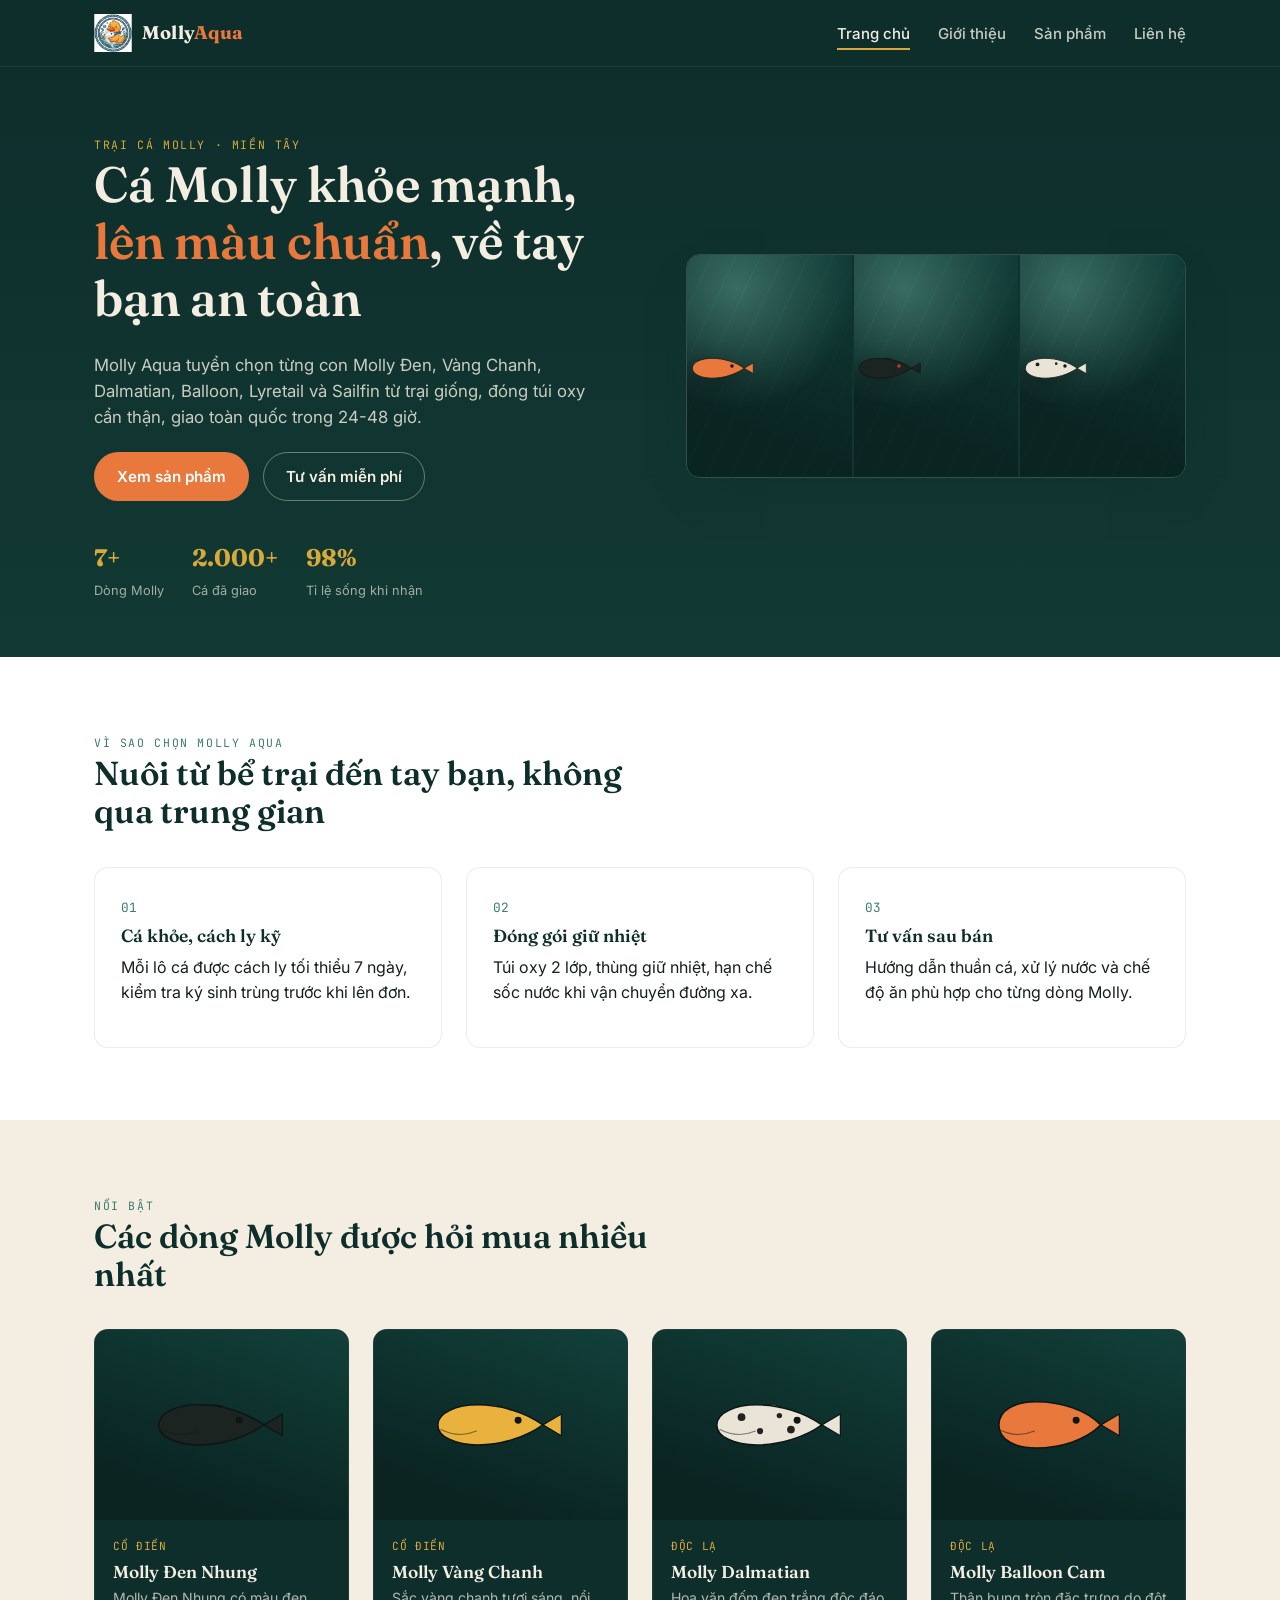
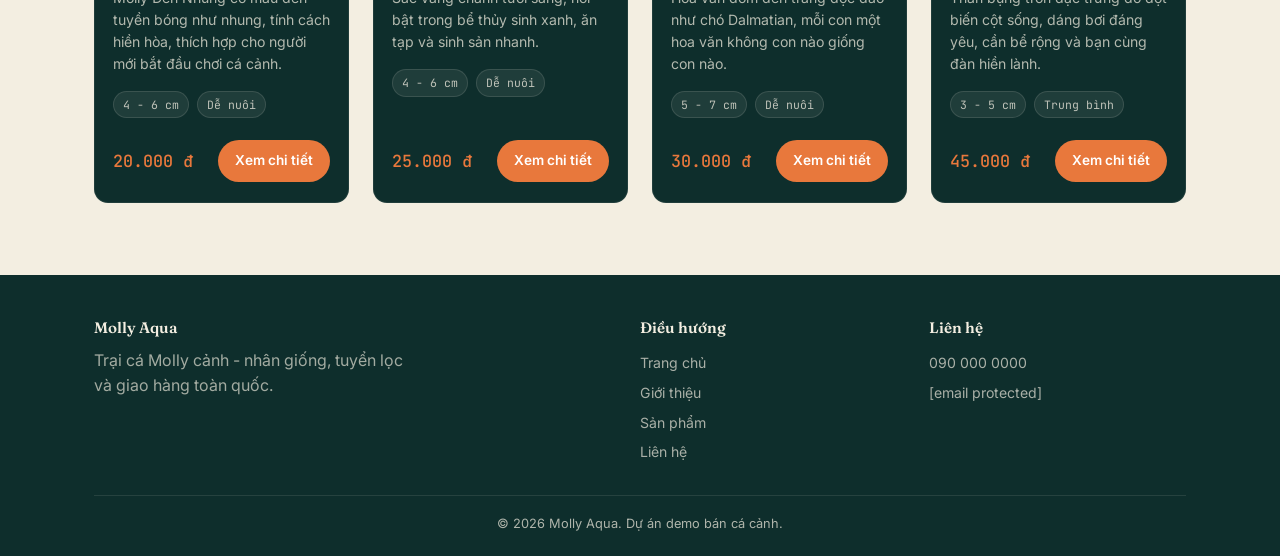
==== index.html @ bdcdbe93 "upp" ====
<!DOCTYPE html>
<html lang="vi">
<head>
<meta charset="UTF-8">
<meta name="viewport" content="width=device-width, initial-scale=1.0">
<title> Dịt Molly · Chuyên cá Molly cảnh khỏe, đẹp, giá tốt</title>
<meta name="description" content="Molly Aqua - cửa hàng chuyên cá Molly cảnh: Molly Đen, Vàng Chanh, Dalmatian, Balloon, Lyretail, Sailfin. Cá khỏe, ship toàn quốc.">
<link rel="icon" href="assets/logo-ca.svg" type="image/svg+xml">
<link rel="stylesheet" href="css/style.css">
</head>
<body data-base="html/">

<header class="site-header">
  <nav class="nav">
    <a href="index.html" class="brand">
      <img src="assets/logo-ca.png" alt="">
      <span class="brand-name">Molly<span>Aqua</span></span>
    </a>
    <button class="nav-toggle" aria-label="Mở menu" aria-expanded="false">☰</button>
    <ul class="nav-links">
      <li><a href="index.html" class="active">Trang chủ</a></li>
      <li><a href="html/gioi-thieu.html">Giới thiệu</a></li>
      <li><a href="html/san-pham.html">Sản phẩm</a></li>
      <li><a href="html/lien-he.html">Liên hệ</a></li>
    </ul>
  </nav>
</header>

<section class="hero">
  <div class="hero-grid">
    <div>
      <span class="eyebrow" style="color:var(--fin-gold)">Trại cá Molly · Miền Tây</span>
      <h1>Cá Molly khỏe mạnh, <em>lên màu chuẩn</em>, về tay bạn an toàn</h1>
      <p class="lede">Molly Aqua tuyển chọn từng con Molly Đen, Vàng Chanh, Dalmatian, Balloon, Lyretail và Sailfin từ trại giống, đóng túi oxy cẩn thận, giao toàn quốc trong 24-48 giờ.</p>
      <div class="hero-ctas">
        <a href="html/san-pham.html" class="btn btn-primary">Xem sản phẩm</a>
        <a href="html/lien-he.html" class="btn btn-ghost">Tư vấn miễn phí</a>
      </div>
      <div class="hero-stats">
        <div><strong>7+</strong><span>Dòng Molly</span></div>
        <div><strong>2.000+</strong><span>Cá đã giao</span></div>
        <div><strong>98%</strong><span>Tỉ lệ sống khi nhận</span></div>
      </div>
    </div>
    <div class="tank-viewport" aria-hidden="true">
      <div class="tank-cell">
        <span class="bubble"></span><span class="bubble b2"></span><span class="bubble b3"></span>
        <div class="mini-fish">
          <svg viewBox="0 0 190 80" xmlns="http://www.w3.org/2000/svg">
            <path d="M62 24 C72 14 86 12 96 16 C86 22 76 26 66 30 Z" fill="#E8783C" stroke="#0b1615" stroke-width="1.6"/>
            <path d="M150 40 L174 26 L174 54 Z" fill="#E8783C" stroke="#0b1615" stroke-width="1.6"/>
            <path d="M14 40 C14 24 38 14 66 14 C96 14 128 24 150 40 C128 56 96 66 66 66 C38 66 14 56 14 40 Z" fill="#E8783C" stroke="#0b1615" stroke-width="2"/>
            <circle cx="118" cy="34" r="4.5" fill="#0b1615"/>
          </svg>
        </div>
      </div>
      <div class="tank-cell">
        <span class="bubble"></span><span class="bubble b2"></span>
        <div class="mini-fish">
          <svg viewBox="0 0 190 80" xmlns="http://www.w3.org/2000/svg">
            <path d="M62 24 C72 14 86 12 96 16 C86 22 76 26 66 30 Z" fill="#1c2422" stroke="#0b1615" stroke-width="1.6"/>
            <path d="M150 40 L174 26 L174 54 Z" fill="#1c2422" stroke="#0b1615" stroke-width="1.6"/>
            <path d="M14 40 C14 24 38 14 66 14 C96 14 128 24 150 40 C128 56 96 66 66 66 C38 66 14 56 14 40 Z" fill="#1c2422" stroke="#0b1615" stroke-width="2"/>
            <circle cx="118" cy="34" r="4.5" fill="#c0392b"/>
          </svg>
        </div>
      </div>
      <div class="tank-cell">
        <span class="bubble"></span><span class="bubble b3"></span>
        <div class="mini-fish">
          <svg viewBox="0 0 190 80" xmlns="http://www.w3.org/2000/svg">
            <path d="M62 24 C72 14 86 12 96 16 C86 22 76 26 66 30 Z" fill="#e9e4d6" stroke="#0b1615" stroke-width="1.6"/>
            <path d="M150 40 L174 26 L174 54 Z" fill="#e9e4d6" stroke="#0b1615" stroke-width="1.6"/>
            <path d="M14 40 C14 24 38 14 66 14 C96 14 128 24 150 40 C128 56 96 66 66 66 C38 66 14 56 14 40 Z" fill="#e9e4d6" stroke="#0b1615" stroke-width="2"/>
            <circle cx="46" cy="30" r="5" fill="#222"/><circle cx="95" cy="28" r="3.5" fill="#222"/>
            <circle cx="118" cy="34" r="4.5" fill="#0b1615"/>
          </svg>
        </div>
      </div>
    </div>
  </div>
</section>

<section class="alt-bg">
  <div class="container">
    <div class="section-head">
      <span class="eyebrow">Vì sao chọn Molly Aqua</span>
      <h2>Nuôi từ bể trại đến tay bạn, không qua trung gian</h2>
    </div>
    <div class="feature-row">
      <div class="feature">
        <span class="num">01</span>
        <h3>Cá khỏe, cách ly kỹ</h3>
        <p>Mỗi lô cá được cách ly tối thiểu 7 ngày, kiểm tra ký sinh trùng trước khi lên đơn.</p>
      </div>
      <div class="feature">
        <span class="num">02</span>
        <h3>Đóng gói giữ nhiệt</h3>
        <p>Túi oxy 2 lớp, thùng giữ nhiệt, hạn chế sốc nước khi vận chuyển đường xa.</p>
      </div>
      <div class="feature">
        <span class="num">03</span>
        <h3>Tư vấn sau bán</h3>
        <p>Hướng dẫn thuần cá, xử lý nước và chế độ ăn phù hợp cho từng dòng Molly.</p>
      </div>
    </div>
  </div>
</section>

<section>
  <div class="container">
    <div class="section-head">
      <span class="eyebrow">Nổi bật</span>
      <h2>Các dòng Molly được hỏi mua nhiều nhất</h2>
    </div>
    <div class="grid grid-4" data-featured></div>
  </div>
</section>

<footer class="site-footer" id="footer">
  <div class="container">
    <div class="footer-grid">
      <div>
        <h4>Molly Aqua</h4>
        <p style="max-width:32ch;color:rgba(243,238,225,.65)">Trại cá Molly cảnh - nhân giống, tuyển lọc và giao hàng toàn quốc.</p>
      </div>
      <div>
        <h4>Điều hướng</h4>
        <a href="index.html">Trang chủ</a>
        <a href="html/gioi-thieu.html">Giới thiệu</a>
        <a href="html/san-pham.html">Sản phẩm</a>
        <a href="html/lien-he.html">Liên hệ</a>
      </div>
      <div>
        <h4>Liên hệ</h4>
        <a href="tel:0900000000">090 000 0000</a>
        <a href="mailto:[email protected]">[email protected]</a>
      </div>
    </div>
    <div class="footer-bottom">© 2026 Molly Aqua. Dự án demo bán cá cảnh.</div>
  </div>
</footer>

<script src="js/script.js"></script>
</body>
</html>
---- css/style.css ----
/* =========================================================
   MOLLY AQUA — stylesheet
   Bảng màu: Đêm Bể / Rêu Ngọc / Cam Molly / Kem Cát / Mực / Vàng Ánh
   ========================================================= */

@import url('https://fonts.googleapis.com/css2?family=Fraunces:opsz,wght@9..144,500;9..144,600;9..144,700&family=Inter:wght@400;500;600&family=JetBrains+Mono:wght@500&display=swap');

:root{
  --tank-night:#0E2E2C;
  --tank-night-2:#123933;
  --moss-jade:#3E7C6F;
  --moss-jade-soft:#5B9A8B;
  --molly-orange:#E8783C;
  --molly-orange-dim:#c4632e;
  --sand-cream:#F3EEE1;
  --ink:#16201E;
  --fin-gold:#D8A93B;
  --radius:14px;
  --radius-sm:8px;
  --shadow-deep: 0 18px 40px -18px rgba(14,46,44,0.55);
  --font-display:'Fraunces', serif;
  --font-body:'Inter', sans-serif;
  --font-mono:'JetBrains Mono', monospace;
}

*,*::before,*::after{ box-sizing:border-box; }
html{ scroll-behavior:smooth; }
body{
  margin:0;
  font-family:var(--font-body);
  color:var(--ink);
  background:var(--sand-cream);
  line-height:1.55;
}
img{ max-width:100%; display:block; }
a{ color:inherit; text-decoration:none; }
ul{ list-style:none; margin:0; padding:0; }
h1,h2,h3,h4{
  font-family:var(--font-display);
  font-weight:600;
  line-height:1.15;
  margin:0 0 .5em;
  color:var(--tank-night);
}
p{ margin:0 0 1em; }
.container{
  width:100%;
  max-width:1140px;
  margin:0 auto;
  padding:0 24px;
}
.eyebrow{
  font-family:var(--font-mono);
  font-size:.72rem;
  letter-spacing:.14em;
  text-transform:uppercase;
  color:var(--moss-jade);
}
.btn{
  display:inline-flex;
  align-items:center;
  gap:8px;
  padding:12px 22px;
  border-radius:999px;
  font-family:var(--font-body);
  font-weight:600;
  font-size:.95rem;
  border:1.5px solid transparent;
  cursor:pointer;
  transition:transform .18s ease, box-shadow .18s ease, background .18s ease;
}
.btn:focus-visible{ outline:3px solid var(--fin-gold); outline-offset:2px; }
.btn-primary{
  background:var(--molly-orange);
  color:#fff;
}
.btn-primary:hover{ background:var(--molly-orange-dim); transform:translateY(-1px); }
.btn-ghost{
  background:transparent;
  border-color:rgba(243,238,225,.4);
  color:var(--sand-cream);
}
.btn-ghost:hover{ background:rgba(243,238,225,.12); }
.btn-outline{
  background:transparent;
  border-color:var(--tank-night);
  color:var(--tank-night);
}
.btn-outline:hover{ background:var(--tank-night); color:var(--sand-cream); }

/* respect reduced motion */
@media (prefers-reduced-motion: reduce){
  *{ animation-duration:.001ms !important; animation-iteration-count:1 !important; transition-duration:.001ms !important; scroll-behavior:auto !important; }
}

/* ---------------- Header / Nav ---------------- */
.site-header{
  position:sticky; top:0; z-index:50;
  background:var(--tank-night);
  border-bottom:1px solid rgba(243,238,225,.08);
}
.nav{
  display:flex; align-items:center; justify-content:space-between;
  padding:14px 24px;
  max-width:1140px; margin:0 auto;
}
.brand{ display:flex; align-items:center; gap:10px; }
.brand img{ width:38px; height:auto; }
.brand-name{
  font-family:var(--font-display);
  font-weight:700;
  font-size:1.15rem;
  color:var(--sand-cream);
  letter-spacing:.01em;
}
.brand-name span{ color:var(--molly-orange); }
.nav-links{ display:flex; gap:28px; }
.nav-links a{
  color:rgba(243,238,225,.82);
  font-size:.94rem;
  font-weight:500;
  position:relative;
  padding:4px 0;
}
.nav-links a::after{
  content:''; position:absolute; left:0; bottom:-3px; width:0; height:2px;
  background:var(--fin-gold); transition:width .2s ease;
}
.nav-links a:hover::after, .nav-links a.active::after{ width:100%; }
.nav-links a.active{ color:var(--sand-cream); }
.nav-toggle{
  display:none; background:none; border:none; color:var(--sand-cream);
  font-size:1.6rem; cursor:pointer;
}
@media (max-width:800px){
  .nav-toggle{ display:block; }
  .nav-links{
    position:absolute; top:100%; left:0; right:0;
    background:var(--tank-night-2);
    flex-direction:column; gap:0;
    max-height:0; overflow:hidden;
    transition:max-height .28s ease;
  }
  .nav-links.open{ max-height:320px; }
  .nav-links a{ padding:14px 24px; border-top:1px solid rgba(243,238,225,.08); }
  .nav-links a::after{ display:none; }
}

/* ---------------- Hero: "khung kính bể cá" ---------------- */
.hero{
  background:linear-gradient(180deg, var(--tank-night) 0%, var(--tank-night-2) 100%);
  color:var(--sand-cream);
  position:relative;
  overflow:hidden;
  padding:64px 0 0;
}
.hero-grid{
  display:grid; grid-template-columns:1.05fr .95fr; gap:40px; align-items:center;
  max-width:1140px; margin:0 auto; padding:0 24px 56px;
}
.hero h1{ color:var(--sand-cream); font-size:clamp(2rem,4.4vw,3.1rem); }
.hero h1 em{ font-style:normal; color:var(--molly-orange); }
.hero p.lede{ color:rgba(243,238,225,.82); font-size:1.05rem; max-width:46ch; }
.hero-ctas{ display:flex; gap:14px; margin-top:22px; flex-wrap:wrap; }
.hero-stats{ display:flex; gap:28px; margin-top:38px; }
.hero-stats div strong{ display:block; font-family:var(--font-display); font-size:1.5rem; color:var(--fin-gold); }
.hero-stats div span{ font-size:.8rem; color:rgba(243,238,225,.65); }

/* the tank viewport: row of glass cells with swimming fish */
.tank-viewport{
  display:flex; gap:2px; border-radius:var(--radius); overflow:hidden;
  box-shadow:var(--shadow-deep);
  border:1px solid rgba(243,238,225,.15);
}
.tank-cell{
  position:relative; flex:1; aspect-ratio:1/1.35;
  background:
    radial-gradient(120% 90% at 30% 15%, rgba(91,154,139,.55), transparent 60%),
    linear-gradient(200deg, #103b36, #0a2422 75%);
  overflow:hidden;
}
.tank-cell::before{ /* water caustic light */
  content:''; position:absolute; inset:0;
  background:repeating-linear-gradient(115deg, rgba(243,238,225,.05) 0 2px, transparent 2px 22px);
  mix-blend-mode:overlay;
}
.bubble{
  position:absolute; bottom:-20px; width:6px; height:6px; border-radius:50%;
  background:rgba(243,238,225,.35);
  animation:rise 6s linear infinite;
}
.bubble.b2{ width:4px; height:4px; left:60%; animation-duration:8s; animation-delay:1.4s; }
.bubble.b3{ width:8px; height:8px; left:25%; animation-duration:7s; animation-delay:2.8s; }
@keyframes rise{
  0%{ transform:translateY(0) translateX(0); opacity:0; }
  10%{ opacity:.9; }
  100%{ transform:translateY(-260px) translateX(10px); opacity:0; }
}
.mini-fish{
  position:absolute; width:44%; top:44%;
  animation:swim 5.5s ease-in-out infinite;
  filter:drop-shadow(0 6px 10px rgba(0,0,0,.35));
}
@keyframes swim{
  0%{ left:-10%; transform:scaleX(1) translateY(0); }
  48%{ transform:scaleX(1) translateY(-10px); }
  50%{ left:78%; transform:scaleX(1) translateY(0); }
  50.01%{ transform:scaleX(-1) translateY(0); }
  98%{ left:-8%; transform:scaleX(-1) translateY(8px); }
  100%{ left:-8%; transform:scaleX(-1) translateY(0); }
}
.tank-cell:nth-child(2) .mini-fish{ animation-duration:7.2s; animation-delay:.6s; }
.tank-cell:nth-child(3) .mini-fish{ animation-duration:6.1s; animation-delay:1.8s; }

/* ---------------- Section shells ---------------- */
section{ padding:72px 0; }
.section-head{ max-width:56ch; margin-bottom:36px; }
.section-head h2{ font-size:clamp(1.5rem,2.6vw,2.1rem); }
.alt-bg{ background:#fff; }

/* ---------------- Product / tank cards ---------------- */
.grid{ display:grid; gap:24px; }
.grid-3{ grid-template-columns:repeat(3,1fr); }
.grid-4{ grid-template-columns:repeat(4,1fr); }
@media (max-width:900px){ .grid-3,.grid-4{ grid-template-columns:repeat(2,1fr); } }
@media (max-width:560px){ .grid-3,.grid-4{ grid-template-columns:1fr; } }

.fish-card{
  background:var(--tank-night);
  border-radius:var(--radius);
  overflow:hidden;
  color:var(--sand-cream);
  display:flex; flex-direction:column;
  border:1px solid rgba(243,238,225,.08);
  transition:transform .2s ease, box-shadow .2s ease;
}
.fish-card:hover{ transform:translateY(-4px); box-shadow:var(--shadow-deep); }
.fish-card .swatch{
  aspect-ratio:4/3; position:relative;
  background:linear-gradient(200deg,#12403a,#0a2422 80%);
  display:flex; align-items:center; justify-content:center;
}
.fish-card .swatch svg{ width:58%; }
.fish-card .body{ padding:18px 18px 20px; display:flex; flex-direction:column; gap:6px; flex:1; }
.fish-card h3{ color:var(--sand-cream); font-size:1.08rem; margin:0; }
.fish-card .tag{
  font-family:var(--font-mono); font-size:.7rem; letter-spacing:.06em;
  color:var(--fin-gold); text-transform:uppercase;
}
.fish-card p{ color:rgba(243,238,225,.72); font-size:.88rem; margin:0 0 4px; }
.fish-card .price-row{
  display:flex; align-items:center; justify-content:space-between; margin-top:auto; padding-top:10px;
}
.price{ font-family:var(--font-mono); font-weight:500; color:var(--molly-orange); font-size:1.05rem; }
.fish-card .btn-primary{ padding:9px 16px; font-size:.85rem; }

/* care badges */
.badges{ display:flex; gap:8px; flex-wrap:wrap; margin:6px 0; }
.badge{
  font-size:.72rem; font-family:var(--font-mono);
  padding:4px 9px; border-radius:999px;
  background:rgba(243,238,225,.08); color:rgba(243,238,225,.75);
  border:1px solid rgba(243,238,225,.12);
}

/* ---------------- Feature / about rows ---------------- */
.feature-row{ display:grid; grid-template-columns:repeat(3,1fr); gap:24px; }
@media (max-width:800px){ .feature-row{ grid-template-columns:1fr; } }
.feature{
  background:#fff; border-radius:var(--radius); padding:26px;
  border:1px solid rgba(22,32,30,.08);
}
.feature .num{ font-family:var(--font-mono); color:var(--moss-jade); font-size:.8rem; }
.feature h3{ font-size:1.1rem; margin-top:8px; }

/* ---------------- Filter bar (san-pham) ---------------- */
.filter-bar{
  display:flex; gap:10px; flex-wrap:wrap; margin-bottom:28px;
}
.filter-btn{
  padding:8px 16px; border-radius:999px; border:1.5px solid var(--tank-night);
  background:transparent; color:var(--tank-night); font-family:var(--font-body);
  font-size:.85rem; font-weight:600; cursor:pointer; transition:.18s ease;
}
.filter-btn.active, .filter-btn:hover{ background:var(--tank-night); color:var(--sand-cream); }

/* ---------------- Detail page ---------------- */
.detail-grid{ display:grid; grid-template-columns:1fr 1fr; gap:48px; align-items:start; }
@media (max-width:800px){ .detail-grid{ grid-template-columns:1fr; } }
.detail-visual{
  background:linear-gradient(200deg,#12403a,#0a2422 80%);
  border-radius:var(--radius); aspect-ratio:1/1;
  display:flex; align-items:center; justify-content:center;
  position:relative; overflow:hidden;
}
.detail-visual svg{ width:62%; }
.detail-info .price{ font-size:1.6rem; }
.spec-table{ width:100%; border-collapse:collapse; margin:20px 0; }
.spec-table td{ padding:9px 0; border-bottom:1px solid rgba(22,32,30,.1); font-size:.92rem; }
.spec-table td:first-child{ color:var(--moss-jade); font-family:var(--font-mono); font-size:.78rem; width:40%; }
.qty-row{ display:flex; align-items:center; gap:14px; margin:18px 0 24px; }
.qty-control{ display:flex; align-items:center; border:1.5px solid var(--tank-night); border-radius:999px; overflow:hidden; }
.qty-control button{ background:none; border:none; width:36px; height:36px; font-size:1.1rem; cursor:pointer; }
.qty-control input{ width:40px; text-align:center; border:none; font-family:var(--font-mono); font-size:.95rem; }

/* ---------------- Contact page ---------------- */
.contact-grid{ display:grid; grid-template-columns:1fr 1fr; gap:48px; }
@media (max-width:800px){ .contact-grid{ grid-template-columns:1fr; } }
.field{ margin-bottom:18px; display:flex; flex-direction:column; gap:6px; }
.field label{ font-size:.85rem; font-weight:600; }
.field input, .field textarea, .field select{
  padding:11px 14px; border:1.5px solid rgba(22,32,30,.18); border-radius:var(--radius-sm);
  font-family:var(--font-body); font-size:.95rem; background:#fff;
}
.field input:focus, .field textarea:focus, .field select:focus{ outline:2px solid var(--moss-jade); border-color:var(--moss-jade); }
.form-note{ font-size:.82rem; color:var(--moss-jade); margin-top:6px; min-height:1.2em; }
.contact-card{ background:var(--tank-night); color:var(--sand-cream); border-radius:var(--radius); padding:28px; }
.contact-card h3{ color:var(--sand-cream); }
.contact-card .line{ display:flex; gap:10px; margin-bottom:12px; font-size:.92rem; color:rgba(243,238,225,.85); }

/* ---------------- Footer ---------------- */
.site-footer{ background:var(--tank-night); color:rgba(243,238,225,.7); padding:44px 0 22px; }
.footer-grid{ display:grid; grid-template-columns:2fr 1fr 1fr; gap:32px; margin-bottom:28px; }
@media (max-width:700px){ .footer-grid{ grid-template-columns:1fr; } }
.footer-grid h4{ color:var(--sand-cream); font-size:.95rem; margin-bottom:12px; }
.footer-grid a{ display:block; padding:4px 0; font-size:.88rem; color:rgba(243,238,225,.68); }
.footer-grid a:hover{ color:var(--fin-gold); }
.footer-bottom{ border-top:1px solid rgba(243,238,225,.1); padding-top:18px; font-size:.8rem; text-align:center; }

/* toast */
.toast{
  position:fixed; bottom:24px; left:50%; transform:translateX(-50%) translateY(20px);
  background:var(--tank-night); color:var(--sand-cream); padding:12px 22px; border-radius:999px;
  font-size:.9rem; opacity:0; pointer-events:none; transition:opacity .25s ease, transform .25s ease;
  z-index:100; box-shadow:var(--shadow-deep);
}
.toast.show{ opacity:1; transform:translateX(-50%) translateY(0); }

/* page hero (secondary pages) */
.page-hero{ background:var(--tank-night); color:var(--sand-cream); padding:48px 0; }
.page-hero h1{ color:var(--sand-cream); margin-bottom:6px; }
.page-hero p{ color:rgba(243,238,225,.75); margin:0; }
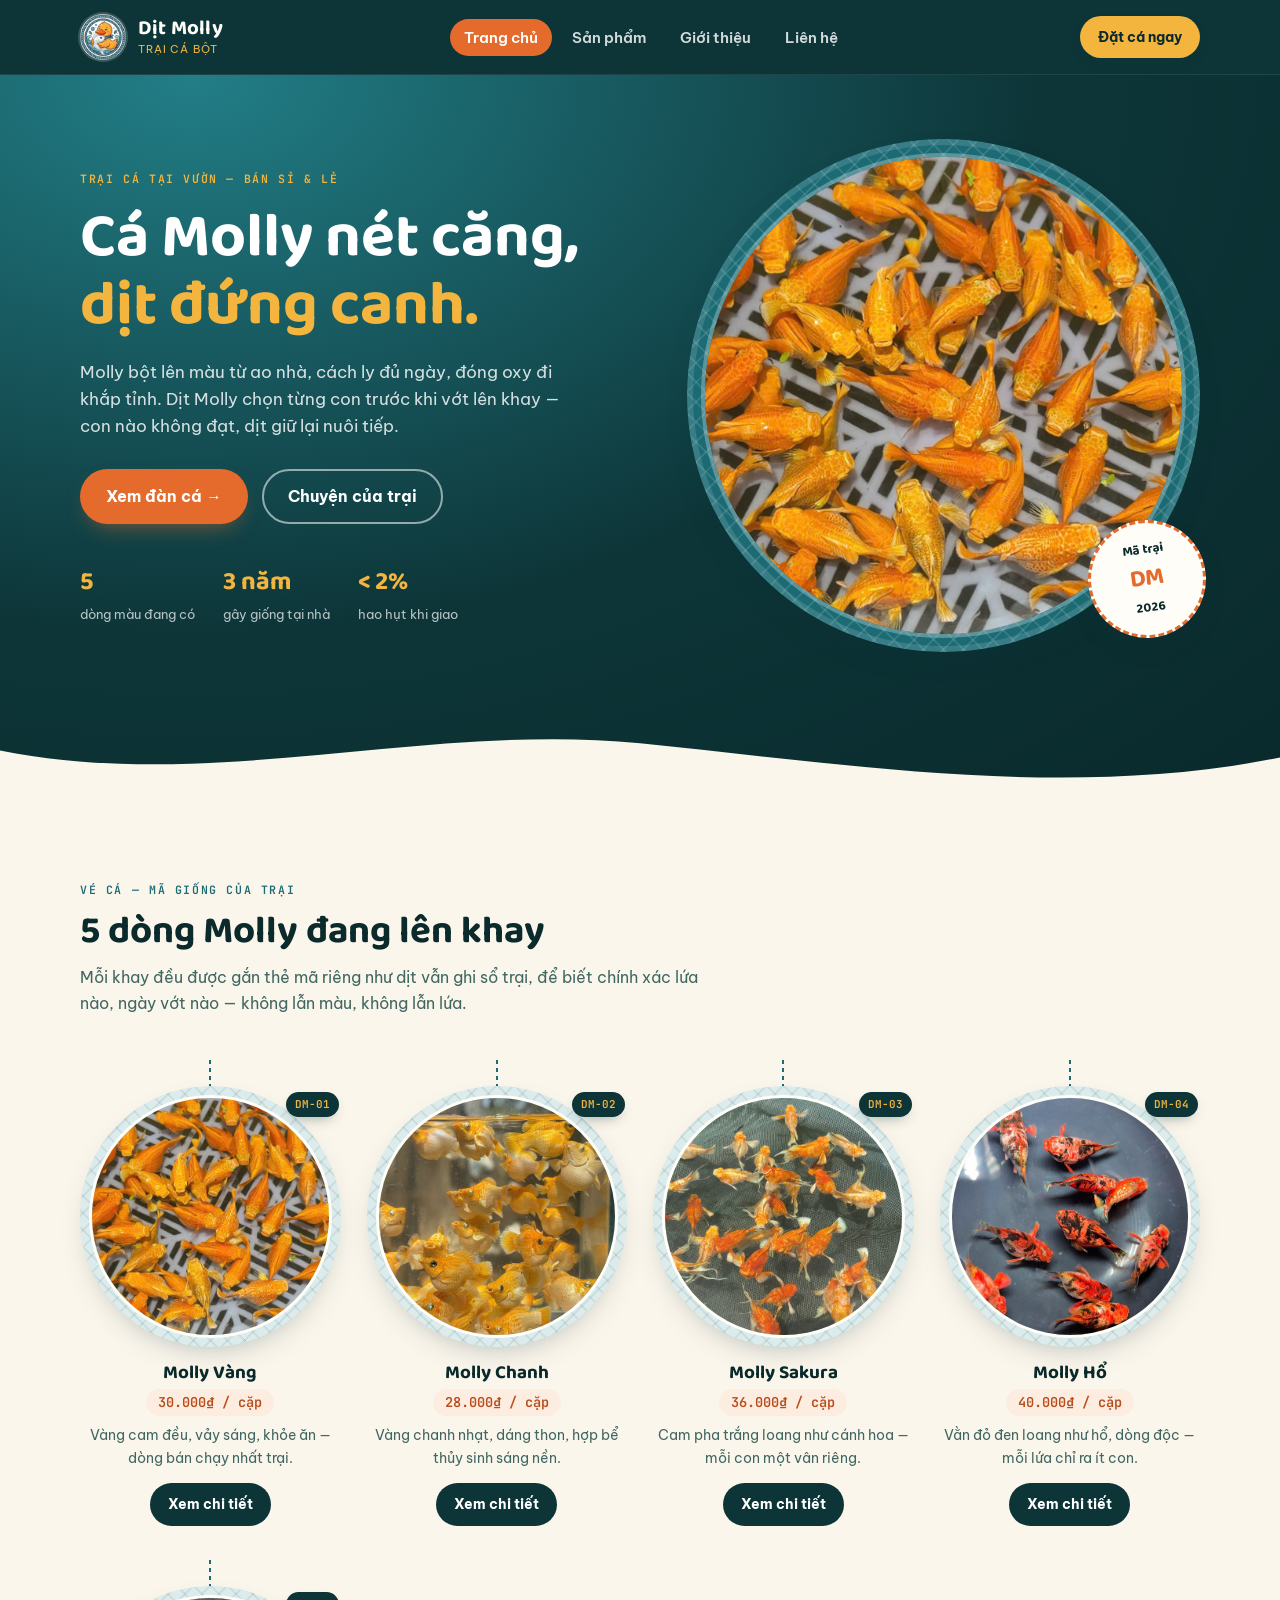
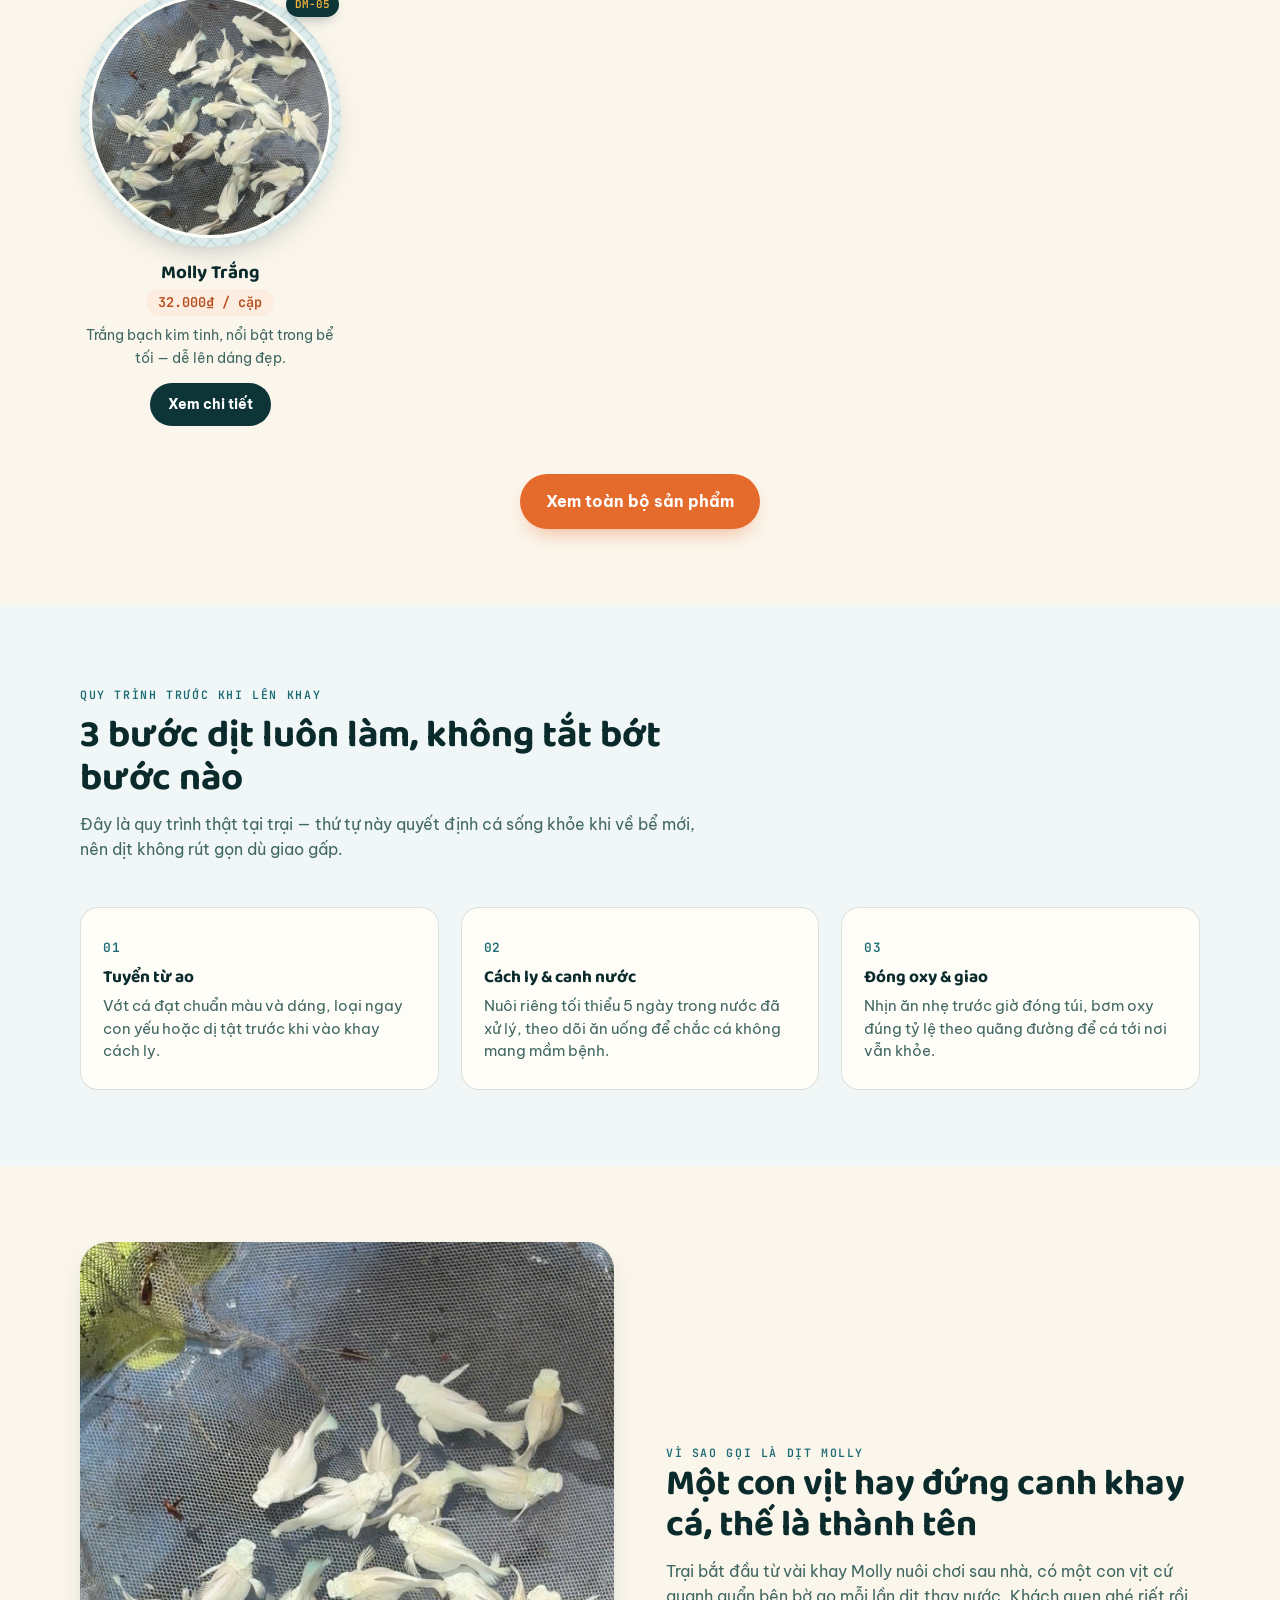
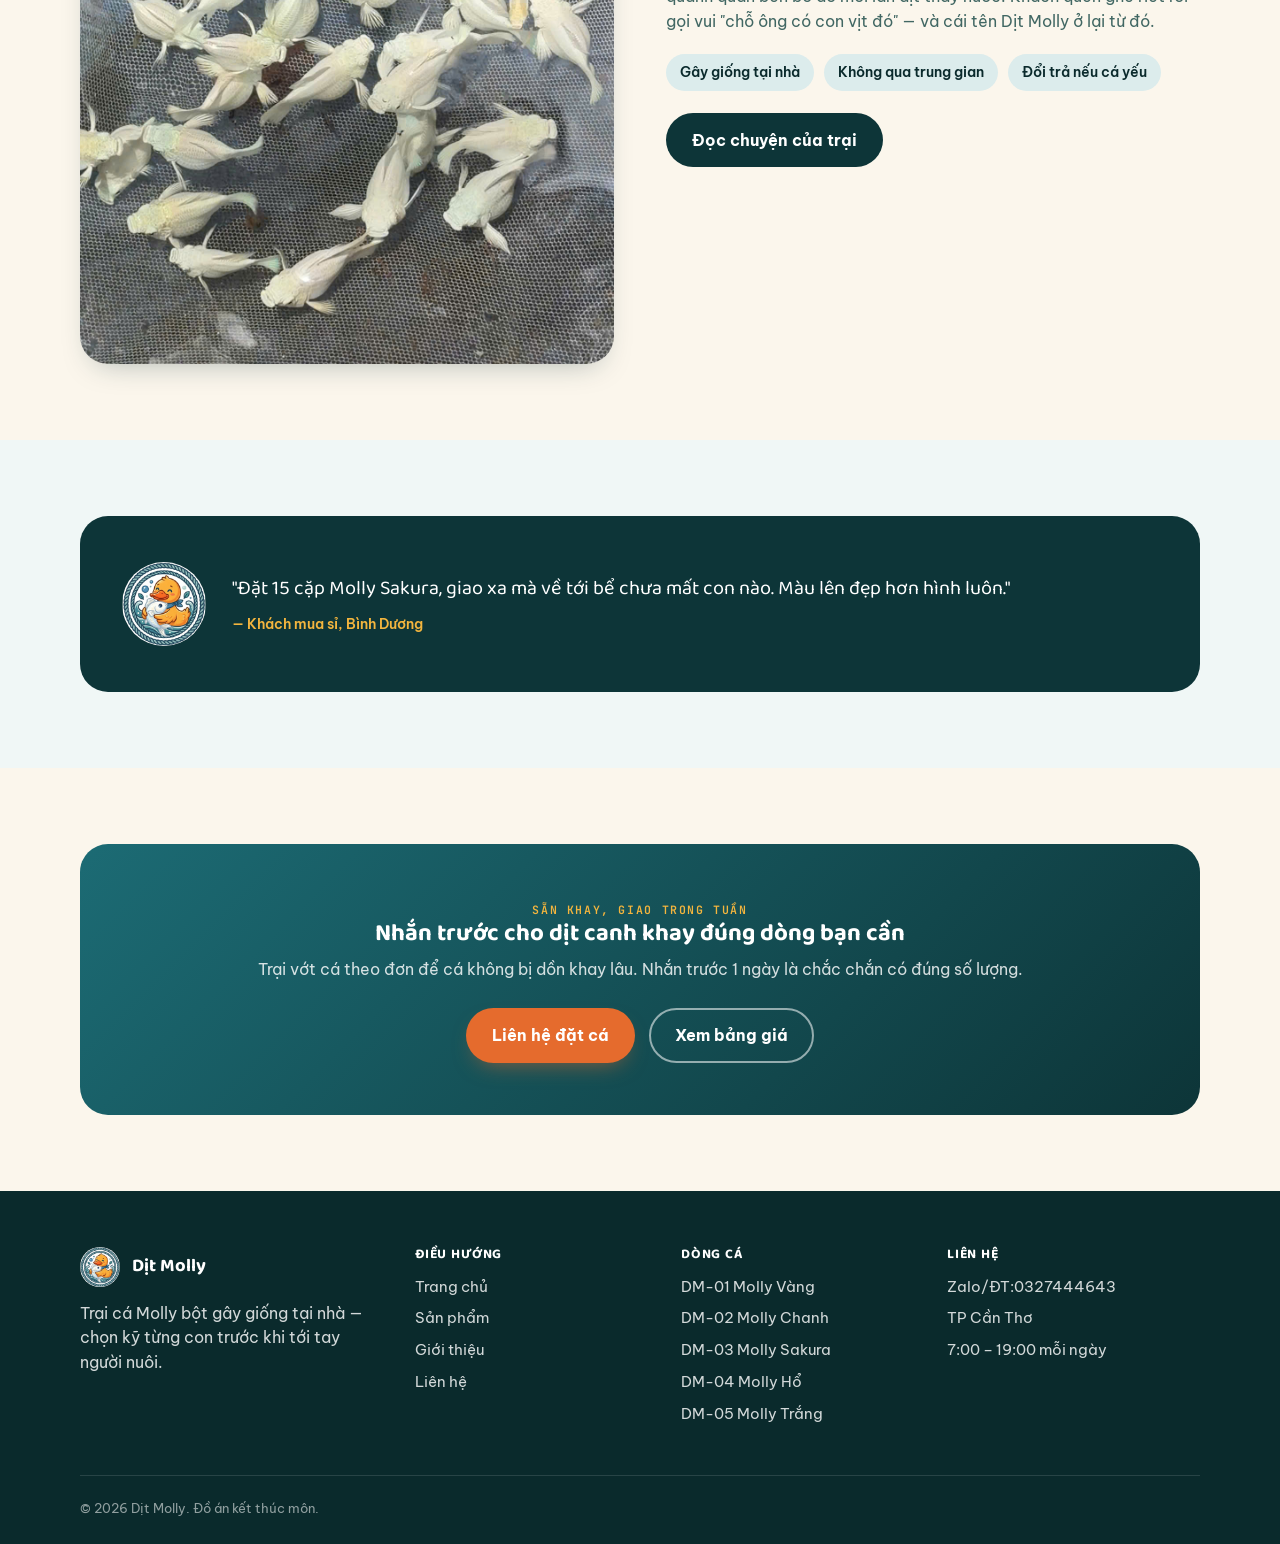
==== commit 2d9aa625: "uppppp" ====
--- a/index.html
+++ b/index.html
@@ -3,143 +3,270 @@
 <head>
 <meta charset="UTF-8">
 <meta name="viewport" content="width=device-width, initial-scale=1.0">
-<title> Dịt Molly · Chuyên cá Molly cảnh khỏe, đẹp, giá tốt</title>
-<meta name="description" content="Molly Aqua - cửa hàng chuyên cá Molly cảnh: Molly Đen, Vàng Chanh, Dalmatian, Balloon, Lyretail, Sailfin. Cá khỏe, ship toàn quốc.">
-<link rel="icon" href="assets/logo-ca.svg" type="image/svg+xml">
+<title>Dịt Molly — Trại cá Molly bột khỏe, màu chuẩn</title>
+<meta name="description" content="Dịt Molly — trại cá Molly bột trực tiếp, đủ màu Vàng, Chanh, Sakura, Hổ, Trắng. Cá khỏe, màu chuẩn, đóng oxy giao tận nơi.">
+<link rel="icon" href="assets/logo-ca.png">
 <link rel="stylesheet" href="css/style.css">
 </head>
-<body data-base="html/">
+<body>
 
 <header class="site-header">
-  <nav class="nav">
+  <nav class="nav wrap">
     <a href="index.html" class="brand">
-      <img src="assets/logo-ca.png" alt="">
-      <span class="brand-name">Molly<span>Aqua</span></span>
+      <img src="assets/logo-ca.png" alt="Logo Dịt Molly: vịt ôm cá">
+      <span class="brand-text"><strong>Dịt Molly</strong><span>Trại cá bột</span></span>
     </a>
     <button class="nav-toggle" aria-label="Mở menu" aria-expanded="false">☰</button>
     <ul class="nav-links">
       <li><a href="index.html" class="active">Trang chủ</a></li>
+      <li><a href="html/san-pham.html">Sản phẩm</a></li>
       <li><a href="html/gioi-thieu.html">Giới thiệu</a></li>
-      <li><a href="html/san-pham.html">Sản phẩm</a></li>
       <li><a href="html/lien-he.html">Liên hệ</a></li>
     </ul>
+    <a href="html/lien-he.html" class="nav-cta">Đặt cá ngay</a>
   </nav>
 </header>
 
 <section class="hero">
-  <div class="hero-grid">
-    <div>
-      <span class="eyebrow" style="color:var(--fin-gold)">Trại cá Molly · Miền Tây</span>
-      <h1>Cá Molly khỏe mạnh, <em>lên màu chuẩn</em>, về tay bạn an toàn</h1>
-      <p class="lede">Molly Aqua tuyển chọn từng con Molly Đen, Vàng Chanh, Dalmatian, Balloon, Lyretail và Sailfin từ trại giống, đóng túi oxy cẩn thận, giao toàn quốc trong 24-48 giờ.</p>
-      <div class="hero-ctas">
-        <a href="html/san-pham.html" class="btn btn-primary">Xem sản phẩm</a>
-        <a href="html/lien-he.html" class="btn btn-ghost">Tư vấn miễn phí</a>
+  <div class="wrap">
+    <div class="hero-copy">
+      <span class="eyebrow">Trại cá tại vườn — bán sỉ &amp; lẻ</span>
+      <h1>Cá Molly nét căng,<br><em>dịt đứng canh.</em></h1>
+      <p>Molly bột lên màu từ ao nhà, cách ly đủ ngày, đóng oxy đi khắp tỉnh. Dịt Molly chọn từng con trước khi vớt lên khay — con nào không đạt, dịt giữ lại nuôi tiếp.</p>
+      <div class="hero-actions">
+        <a href="html/san-pham.html" class="btn btn-primary">Xem đàn cá →</a>
+        <a href="html/gioi-thieu.html" class="btn btn-ghost">Chuyện của trại</a>
       </div>
       <div class="hero-stats">
-        <div><strong>7+</strong><span>Dòng Molly</span></div>
-        <div><strong>2.000+</strong><span>Cá đã giao</span></div>
-        <div><strong>98%</strong><span>Tỉ lệ sống khi nhận</span></div>
-      </div>
-    </div>
-    <div class="tank-viewport" aria-hidden="true">
-      <div class="tank-cell">
-        <span class="bubble"></span><span class="bubble b2"></span><span class="bubble b3"></span>
-        <div class="mini-fish">
-          <svg viewBox="0 0 190 80" xmlns="http://www.w3.org/2000/svg">
-            <path d="M62 24 C72 14 86 12 96 16 C86 22 76 26 66 30 Z" fill="#E8783C" stroke="#0b1615" stroke-width="1.6"/>
-            <path d="M150 40 L174 26 L174 54 Z" fill="#E8783C" stroke="#0b1615" stroke-width="1.6"/>
-            <path d="M14 40 C14 24 38 14 66 14 C96 14 128 24 150 40 C128 56 96 66 66 66 C38 66 14 56 14 40 Z" fill="#E8783C" stroke="#0b1615" stroke-width="2"/>
-            <circle cx="118" cy="34" r="4.5" fill="#0b1615"/>
-          </svg>
-        </div>
-      </div>
-      <div class="tank-cell">
-        <span class="bubble"></span><span class="bubble b2"></span>
-        <div class="mini-fish">
-          <svg viewBox="0 0 190 80" xmlns="http://www.w3.org/2000/svg">
-            <path d="M62 24 C72 14 86 12 96 16 C86 22 76 26 66 30 Z" fill="#1c2422" stroke="#0b1615" stroke-width="1.6"/>
-            <path d="M150 40 L174 26 L174 54 Z" fill="#1c2422" stroke="#0b1615" stroke-width="1.6"/>
-            <path d="M14 40 C14 24 38 14 66 14 C96 14 128 24 150 40 C128 56 96 66 66 66 C38 66 14 56 14 40 Z" fill="#1c2422" stroke="#0b1615" stroke-width="2"/>
-            <circle cx="118" cy="34" r="4.5" fill="#c0392b"/>
-          </svg>
-        </div>
-      </div>
-      <div class="tank-cell">
-        <span class="bubble"></span><span class="bubble b3"></span>
-        <div class="mini-fish">
-          <svg viewBox="0 0 190 80" xmlns="http://www.w3.org/2000/svg">
-            <path d="M62 24 C72 14 86 12 96 16 C86 22 76 26 66 30 Z" fill="#e9e4d6" stroke="#0b1615" stroke-width="1.6"/>
-            <path d="M150 40 L174 26 L174 54 Z" fill="#e9e4d6" stroke="#0b1615" stroke-width="1.6"/>
-            <path d="M14 40 C14 24 38 14 66 14 C96 14 128 24 150 40 C128 56 96 66 66 66 C38 66 14 56 14 40 Z" fill="#e9e4d6" stroke="#0b1615" stroke-width="2"/>
-            <circle cx="46" cy="30" r="5" fill="#222"/><circle cx="95" cy="28" r="3.5" fill="#222"/>
-            <circle cx="118" cy="34" r="4.5" fill="#0b1615"/>
-          </svg>
-        </div>
-      </div>
-    </div>
-  </div>
-</section>
-
-<section class="alt-bg">
-  <div class="container">
+        <div><strong>5</strong><span>dòng màu đang có</span></div>
+        <div><strong>3 năm</strong><span>gây giống tại nhà</span></div>
+        <div><strong>&lt; 2%</strong><span>hao hụt khi giao</span></div>
+      </div>
+    </div>
+    <div class="hero-tray">
+      <div class="hero-tray-inner">
+        <img src="assets/mollygold.jpg" alt="Khay cá Molly Vàng đang bơi trong lưới lọc tại trại" data-lightbox="assets/mollygold.jpg">
+      </div>
+      <div class="hero-badge">Mã trại<strong>DM</strong>2026</div>
+    </div>
+  </div>
+  <svg class="wave" viewBox="0 0 1440 90" preserveAspectRatio="none" aria-hidden="true">
+    <path fill="#fbf6ec" d="M0,32 C240,80 480,0 720,24 C960,48 1200,88 1440,40 L1440,90 L0,90 Z"></path>
+  </svg>
+</section>
+
+<section class="section" id="san-pham">
+  <div class="wrap">
     <div class="section-head">
-      <span class="eyebrow">Vì sao chọn Molly Aqua</span>
-      <h2>Nuôi từ bể trại đến tay bạn, không qua trung gian</h2>
-    </div>
-    <div class="feature-row">
-      <div class="feature">
-        <span class="num">01</span>
-        <h3>Cá khỏe, cách ly kỹ</h3>
-        <p>Mỗi lô cá được cách ly tối thiểu 7 ngày, kiểm tra ký sinh trùng trước khi lên đơn.</p>
-      </div>
-      <div class="feature">
-        <span class="num">02</span>
-        <h3>Đóng gói giữ nhiệt</h3>
-        <p>Túi oxy 2 lớp, thùng giữ nhiệt, hạn chế sốc nước khi vận chuyển đường xa.</p>
-      </div>
-      <div class="feature">
-        <span class="num">03</span>
-        <h3>Tư vấn sau bán</h3>
-        <p>Hướng dẫn thuần cá, xử lý nước và chế độ ăn phù hợp cho từng dòng Molly.</p>
-      </div>
-    </div>
-  </div>
-</section>
-
-<section>
-  <div class="container">
+      <span class="eyebrow">Vé cá — mã giống của trại</span>
+      <h2>5 dòng Molly đang lên khay</h2>
+      <p>Mỗi khay đều được gắn thẻ mã riêng như dịt vẫn ghi sổ trại, để biết chính xác lứa nào, ngày vớt nào — không lẫn màu, không lẫn lứa.</p>
+    </div>
+
+    <div class="tag-grid">
+      <article class="fish-tag">
+        <div class="fish-tag-string"></div>
+        <div class="fish-tag-photo">
+          <div class="fish-tag-photo-inner">
+            <img src="assets/mollygold.jpg" alt="Molly Vàng bơi trong khay lưới" data-lightbox="assets/mollygold.jpg">
+          </div>
+          <span class="fish-tag-code">DM-01</span>
+        </div>
+        <div class="fish-tag-body">
+          <h3>Molly Vàng</h3>
+          <span class="price">30.000₫ / cặp</span>
+          <p>Vàng cam đều, vảy sáng, khỏe ăn — dòng bán chạy nhất trại.</p>
+          <div class="fish-tag-cta"><a href="html/chi-tiet.html" class="btn btn-sm btn-dark">Xem chi tiết</a></div>
+        </div>
+      </article>
+
+      <article class="fish-tag">
+        <div class="fish-tag-string"></div>
+        <div class="fish-tag-photo">
+          <div class="fish-tag-photo-inner">
+            <img src="assets/mollylemon.jpg" alt="Molly Chanh trong khay lưới" data-lightbox="assets/mollylemon.jpg">
+          </div>
+          <span class="fish-tag-code">DM-02</span>
+        </div>
+        <div class="fish-tag-body">
+          <h3>Molly Chanh</h3>
+          <span class="price">28.000₫ / cặp</span>
+          <p>Vàng chanh nhạt, dáng thon, hợp bể thủy sinh sáng nền.</p>
+          <div class="fish-tag-cta"><a href="html/chi-tiet.html" class="btn btn-sm btn-dark">Xem chi tiết</a></div>
+        </div>
+      </article>
+
+      <article class="fish-tag">
+        <div class="fish-tag-string"></div>
+        <div class="fish-tag-photo">
+          <div class="fish-tag-photo-inner">
+            <img src="assets/mollysakura.jpg" alt="Molly Sakura trong vợt lưới" data-lightbox="assets/mollysakura.jpg">
+          </div>
+          <span class="fish-tag-code">DM-03</span>
+        </div>
+        <div class="fish-tag-body">
+          <h3>Molly Sakura</h3>
+          <span class="price">36.000₫ / cặp</span>
+          <p>Cam pha trắng loang như cánh hoa — mỗi con một vân riêng.</p>
+          <div class="fish-tag-cta"><a href="html/chi-tiet.html" class="btn btn-sm btn-dark">Xem chi tiết</a></div>
+        </div>
+      </article>
+
+      <article class="fish-tag">
+        <div class="fish-tag-string"></div>
+        <div class="fish-tag-photo">
+          <div class="fish-tag-photo-inner">
+            <img src="assets/mollytiger.jpg" alt="Molly Hổ trong khay tròn" data-lightbox="assets/mollytiger.jpg">
+          </div>
+          <span class="fish-tag-code">DM-04</span>
+        </div>
+        <div class="fish-tag-body">
+          <h3>Molly Hổ</h3>
+          <span class="price">40.000₫ / cặp</span>
+          <p>Vằn đỏ đen loang như hổ, dòng độc — mỗi lứa chỉ ra ít con.</p>
+          <div class="fish-tag-cta"><a href="html/chi-tiet.html" class="btn btn-sm btn-dark">Xem chi tiết</a></div>
+        </div>
+      </article>
+
+      <article class="fish-tag">
+        <div class="fish-tag-string"></div>
+        <div class="fish-tag-photo">
+          <div class="fish-tag-photo-inner">
+            <img src="assets/mollytrang.jpg" alt="Molly Trắng Bạch Kim trong khay lưới" data-lightbox="assets/mollytrang.jpg">
+          </div>
+          <span class="fish-tag-code">DM-05</span>
+        </div>
+        <div class="fish-tag-body">
+          <h3>Molly Trắng</h3>
+          <span class="price">32.000₫ / cặp</span>
+          <p>Trắng bạch kim tinh, nổi bật trong bể tối — dễ lên dáng đẹp.</p>
+          <div class="fish-tag-cta"><a href="html/chi-tiet.html" class="btn btn-sm btn-dark">Xem chi tiết</a></div>
+        </div>
+      </article>
+    </div>
+
+    <div class="center-cta">
+      <a href="html/san-pham.html" class="btn btn-primary">Xem toàn bộ sản phẩm</a>
+    </div>
+  </div>
+</section>
+
+<section class="section section-tint">
+  <div class="wrap">
     <div class="section-head">
-      <span class="eyebrow">Nổi bật</span>
-      <h2>Các dòng Molly được hỏi mua nhiều nhất</h2>
-    </div>
-    <div class="grid grid-4" data-featured></div>
-  </div>
-</section>
-
-<footer class="site-footer" id="footer">
-  <div class="container">
+      <span class="eyebrow">Quy trình trước khi lên khay</span>
+      <h2>3 bước dịt luôn làm, không tắt bớt bước nào</h2>
+      <p>Đây là quy trình thật tại trại — thứ tự này quyết định cá sống khỏe khi về bể mới, nên dịt không rút gọn dù giao gấp.</p>
+    </div>
+    <div class="process">
+      <div class="step">
+        <h3>Tuyển từ ao</h3>
+        <p>Vớt cá đạt chuẩn màu và dáng, loại ngay con yếu hoặc dị tật trước khi vào khay cách ly.</p>
+      </div>
+      <div class="step">
+        <h3>Cách ly &amp; canh nước</h3>
+        <p>Nuôi riêng tối thiểu 5 ngày trong nước đã xử lý, theo dõi ăn uống để chắc cá không mang mầm bệnh.</p>
+      </div>
+      <div class="step">
+        <h3>Đóng oxy &amp; giao</h3>
+        <p>Nhịn ăn nhẹ trước giờ đóng túi, bơm oxy đúng tỷ lệ theo quãng đường để cá tới nơi vẫn khỏe.</p>
+      </div>
+    </div>
+  </div>
+</section>
+
+<section class="section">
+  <div class="wrap">
+    <div class="split">
+      <div class="split-media">
+        <img src="assets/mollytrang.jpg" alt="Trại cá Molly Trắng của Dịt Molly">
+      </div>
+      <div class="split-copy">
+        <span class="eyebrow">Vì sao gọi là Dịt Molly</span>
+        <h2>Một con vịt hay đứng canh khay cá, thế là thành tên</h2>
+        <p>Trại bắt đầu từ vài khay Molly nuôi chơi sau nhà, có một con vịt cứ quanh quẩn bên bờ ao mỗi lần dịt thay nước. Khách quen ghé riết rồi gọi vui "chỗ ông có con vịt đó" — và cái tên Dịt Molly ở lại từ đó.</p>
+        <div class="pill-list">
+          <span class="pill">Gây giống tại nhà</span>
+          <span class="pill">Không qua trung gian</span>
+          <span class="pill">Đổi trả nếu cá yếu</span>
+        </div>
+        <a href="html/gioi-thieu.html" class="btn btn-dark">Đọc chuyện của trại</a>
+      </div>
+    </div>
+  </div>
+</section>
+
+<section class="section section-tint">
+  <div class="wrap">
+    <div class="quote-strip">
+      <img src="assets/logo-ca.png" alt="Logo Dịt Molly">
+      <div>
+        <blockquote>"Đặt 15 cặp Molly Sakura, giao xa mà về tới bể chưa mất con nào. Màu lên đẹp hơn hình luôn."</blockquote>
+        <cite>— Khách mua sỉ, Bình Dương</cite>
+      </div>
+    </div>
+  </div>
+</section>
+
+<section class="section">
+  <div class="wrap">
+    <div class="two-col-cta">
+      <span class="eyebrow" style="color:var(--duck-yellow)">Sẵn khay, giao trong tuần</span>
+      <h2>Nhắn trước cho dịt canh khay đúng dòng bạn cần</h2>
+      <p>Trại vớt cá theo đơn để cá không bị dồn khay lâu. Nhắn trước 1 ngày là chắc chắn có đúng số lượng.</p>
+      <div class="hero-actions">
+        <a href="html/lien-he.html" class="btn btn-primary">Liên hệ đặt cá</a>
+        <a href="html/san-pham.html" class="btn btn-ghost">Xem bảng giá</a>
+      </div>
+    </div>
+  </div>
+</section>
+
+<footer class="site-footer">
+  <div class="wrap">
     <div class="footer-grid">
       <div>
-        <h4>Molly Aqua</h4>
-        <p style="max-width:32ch;color:rgba(243,238,225,.65)">Trại cá Molly cảnh - nhân giống, tuyển lọc và giao hàng toàn quốc.</p>
+        <div class="footer-brand">
+          <img src="assets/logo-ca.png" alt="Logo Dịt Molly">
+          <strong>Dịt Molly</strong>
+        </div>
+        <p>Trại cá Molly bột gây giống tại nhà — chọn kỹ từng con trước khi tới tay người nuôi.</p>
       </div>
       <div>
         <h4>Điều hướng</h4>
-        <a href="index.html">Trang chủ</a>
-        <a href="html/gioi-thieu.html">Giới thiệu</a>
-        <a href="html/san-pham.html">Sản phẩm</a>
-        <a href="html/lien-he.html">Liên hệ</a>
+        <ul>
+          <li><a href="index.html">Trang chủ</a></li>
+          <li><a href="html/san-pham.html">Sản phẩm</a></li>
+          <li><a href="html/gioi-thieu.html">Giới thiệu</a></li>
+          <li><a href="html/lien-he.html">Liên hệ</a></li>
+        </ul>
+      </div>
+      <div>
+        <h4>Dòng cá</h4>
+        <ul>
+          <li>DM-01 Molly Vàng</li>
+          <li>DM-02 Molly Chanh</li>
+          <li>DM-03 Molly Sakura</li>
+          <li>DM-04 Molly Hổ</li>
+          <li>DM-05 Molly Trắng</li>
+        </ul>
       </div>
       <div>
         <h4>Liên hệ</h4>
-        <a href="tel:0900000000">090 000 0000</a>
-        <a href="mailto:[email protected]">[email protected]</a>
-      </div>
-    </div>
-    <div class="footer-bottom">© 2026 Molly Aqua. Dự án demo bán cá cảnh.</div>
+        <ul>
+          <li>Zalo/ĐT:0327444643</li>
+          <li>TP Cần Thơ</li>
+          <li>7:00 – 19:00 mỗi ngày</li>
+        </ul>
+      </div>
+    </div>
+    <div class="footer-bottom">
+      <span>© <span id="year"></span> Dịt Molly. Đồ án kết thúc môn.</span>
+    </div>
   </div>
 </footer>
+
+<div class="lightbox"><button class="lightbox-close" aria-label="Đóng">✕</button><img src="" alt="Ảnh phóng to cá Molly"></div>
 
 <script src="js/script.js"></script>
 </body>
--- a/css/style.css
+++ b/css/style.css
@@ -1,342 +1,458 @@
 /* =========================================================
-   MOLLY AQUA — stylesheet
-   Bảng màu: Đêm Bể / Rêu Ngọc / Cam Molly / Kem Cát / Mực / Vàng Ánh
+   DỊT MOLLY — stylesheet
+   Design tokens grounded in the farm's own material:
+   the aerator nets & trays fish are photographed in,
+   the duck+fish mark, and breeder tag conventions.
    ========================================================= */
 
-@import url('https://fonts.googleapis.com/css2?family=Fraunces:opsz,wght@9..144,500;9..144,600;9..144,700&family=Inter:wght@400;500;600&family=JetBrains+Mono:wght@500&display=swap');
+@import url('https://fonts.googleapis.com/css2?family=Baloo+2:wght@500;600;700;800&family=Be+Vietnam+Pro:ital,wght@0,400;0,500;0,600;0,700;1,400&family=JetBrains+Mono:wght@500;600&display=swap');
 
 :root{
-  --tank-night:#0E2E2C;
-  --tank-night-2:#123933;
-  --moss-jade:#3E7C6F;
-  --moss-jade-soft:#5B9A8B;
-  --molly-orange:#E8783C;
-  --molly-orange-dim:#c4632e;
-  --sand-cream:#F3EEE1;
-  --ink:#16201E;
-  --fin-gold:#D8A93B;
-  --radius:14px;
-  --radius-sm:8px;
-  --shadow-deep: 0 18px 40px -18px rgba(14,46,44,0.55);
-  --font-display:'Fraunces', serif;
-  --font-body:'Inter', sans-serif;
-  --font-mono:'JetBrains Mono', monospace;
+  /* --- color --- */
+  --ocean-deep:   #0d3538;
+  --ocean-deep-2: #0a2a2c;
+  --ocean-mid:    #1c6b74;
+  --ocean-mid-2:  #227e87;
+  --ocean-light:  #dcecec;
+  --ocean-mist:   #f0f7f6;
+  --sand:         #fbf6ec;
+  --paper:        #fffdf8;
+  --molly-orange: #e56b2d;
+  --molly-orange-deep:#b74e1c;
+  --duck-yellow:  #f3b53e;
+  --ink:          #122624;
+  --ink-soft:     #416763;
+  --line:         rgba(13,53,56,0.14);
+
+  /* --- type --- */
+  --display: "Baloo 2", "Be Vietnam Pro", sans-serif;
+  --body: "Be Vietnam Pro", sans-serif;
+  --mono: "JetBrains Mono", monospace;
+
+  --radius-lg: 28px;
+  --radius-md: 18px;
+  --radius-sm: 10px;
+  --shadow-soft: 0 12px 30px -14px rgba(13,53,56,0.35);
+  --shadow-tag: 0 6px 14px -6px rgba(13,53,56,0.45);
 }
 
 *,*::before,*::after{ box-sizing:border-box; }
 html{ scroll-behavior:smooth; }
 body{
   margin:0;
-  font-family:var(--font-body);
+  font-family:var(--body);
   color:var(--ink);
-  background:var(--sand-cream);
+  background:var(--sand);
+  -webkit-font-smoothing:antialiased;
   line-height:1.55;
 }
 img{ max-width:100%; display:block; }
 a{ color:inherit; text-decoration:none; }
-ul{ list-style:none; margin:0; padding:0; }
-h1,h2,h3,h4{
-  font-family:var(--font-display);
+ul{ margin:0; padding:0; list-style:none; }
+h1,h2,h3,h4{ font-family:var(--display); margin:0; line-height:1.1; color:var(--ocean-deep-2); }
+p{ margin:0; }
+button{ font-family:inherit; }
+
+:focus-visible{
+  outline:3px solid var(--duck-yellow);
+  outline-offset:3px;
+}
+
+@media (prefers-reduced-motion: reduce){
+  *{ animation-duration:0.001ms !important; animation-iteration-count:1 !important; transition-duration:0.001ms !important; scroll-behavior:auto !important; }
+}
+
+.wrap{
+  width:min(1120px, 92%);
+  margin-inline:auto;
+}
+
+.eyebrow{
+  font-family:var(--mono);
+  font-size:0.72rem;
+  letter-spacing:0.14em;
+  text-transform:uppercase;
+  color:var(--ocean-mid);
   font-weight:600;
-  line-height:1.15;
-  margin:0 0 .5em;
-  color:var(--tank-night);
-}
-p{ margin:0 0 1em; }
-.container{
-  width:100%;
-  max-width:1140px;
-  margin:0 auto;
-  padding:0 24px;
-}
-.eyebrow{
-  font-family:var(--font-mono);
-  font-size:.72rem;
-  letter-spacing:.14em;
-  text-transform:uppercase;
-  color:var(--moss-jade);
-}
-.btn{
-  display:inline-flex;
-  align-items:center;
-  gap:8px;
-  padding:12px 22px;
-  border-radius:999px;
-  font-family:var(--font-body);
-  font-weight:600;
-  font-size:.95rem;
-  border:1.5px solid transparent;
-  cursor:pointer;
-  transition:transform .18s ease, box-shadow .18s ease, background .18s ease;
-}
-.btn:focus-visible{ outline:3px solid var(--fin-gold); outline-offset:2px; }
-.btn-primary{
-  background:var(--molly-orange);
-  color:#fff;
-}
-.btn-primary:hover{ background:var(--molly-orange-dim); transform:translateY(-1px); }
-.btn-ghost{
-  background:transparent;
-  border-color:rgba(243,238,225,.4);
-  color:var(--sand-cream);
-}
-.btn-ghost:hover{ background:rgba(243,238,225,.12); }
-.btn-outline{
-  background:transparent;
-  border-color:var(--tank-night);
-  color:var(--tank-night);
-}
-.btn-outline:hover{ background:var(--tank-night); color:var(--sand-cream); }
-
-/* respect reduced motion */
-@media (prefers-reduced-motion: reduce){
-  *{ animation-duration:.001ms !important; animation-iteration-count:1 !important; transition-duration:.001ms !important; scroll-behavior:auto !important; }
-}
-
-/* ---------------- Header / Nav ---------------- */
+}
+
+/* =========================== NAV =========================== */
 .site-header{
   position:sticky; top:0; z-index:50;
-  background:var(--tank-night);
-  border-bottom:1px solid rgba(243,238,225,.08);
+  background:var(--ocean-deep);
+  border-bottom:1px solid rgba(255,255,255,0.08);
 }
 .nav{
   display:flex; align-items:center; justify-content:space-between;
-  padding:14px 24px;
-  max-width:1140px; margin:0 auto;
-}
-.brand{ display:flex; align-items:center; gap:10px; }
-.brand img{ width:38px; height:auto; }
-.brand-name{
-  font-family:var(--font-display);
-  font-weight:700;
-  font-size:1.15rem;
-  color:var(--sand-cream);
-  letter-spacing:.01em;
-}
-.brand-name span{ color:var(--molly-orange); }
-.nav-links{ display:flex; gap:28px; }
+  padding:14px 0;
+}
+.brand{
+  display:flex; align-items:center; gap:12px;
+  color:var(--paper);
+}
+.brand img{ width:46px; height:46px; border-radius:50%; box-shadow:0 0 0 2px rgba(255,255,255,0.18); }
+.brand-text{ display:flex; flex-direction:column; line-height:1; }
+.brand-text strong{ font-family:var(--display); font-size:1.28rem; letter-spacing:0.01em; }
+.brand-text span{ font-size:0.68rem; letter-spacing:0.08em; color:var(--duck-yellow); text-transform:uppercase; margin-top:4px; }
+
+.nav-links{ display:flex; align-items:center; gap:6px; }
 .nav-links a{
-  color:rgba(243,238,225,.82);
-  font-size:.94rem;
-  font-weight:500;
+  color:rgba(255,255,255,0.82);
+  font-weight:600; font-size:0.95rem;
+  padding:9px 14px; border-radius:999px;
+  transition:background .18s ease, color .18s ease;
+}
+.nav-links a:hover{ background:rgba(255,255,255,0.1); color:#fff; }
+.nav-links a.active{ background:var(--molly-orange); color:#fff; }
+
+.nav-cta{
+  display:inline-flex; align-items:center; gap:8px;
+  background:var(--duck-yellow); color:var(--ocean-deep-2);
+  font-weight:700; padding:10px 18px; border-radius:999px;
+  font-size:0.9rem;
+  box-shadow:var(--shadow-tag);
+}
+.nav-cta:hover{ filter:brightness(1.05); }
+
+.nav-toggle{
+  display:none;
+  background:none; border:1px solid rgba(255,255,255,0.3); border-radius:10px;
+  color:#fff; padding:8px 10px; cursor:pointer;
+}
+
+@media (max-width:860px){
+  .nav-links{
+    position:absolute; left:0; right:0; top:100%;
+    background:var(--ocean-deep);
+    flex-direction:column; align-items:stretch; gap:2px;
+    padding:10px 5%; border-top:1px solid rgba(255,255,255,0.1);
+    display:none;
+  }
+  .nav-links.open{ display:flex; }
+  .nav-links a{ padding:12px 16px; }
+  .nav-toggle{ display:inline-flex; }
+  .nav-cta{ display:none; }
+}
+
+/* =========================== BUTTONS =========================== */
+.btn{
+  display:inline-flex; align-items:center; gap:10px;
+  padding:13px 24px; border-radius:999px;
+  font-weight:700; font-size:0.98rem;
+  border:2px solid transparent; cursor:pointer;
+  transition:transform .16s ease, filter .16s ease, background .16s ease;
+}
+.btn:hover{ transform:translateY(-2px); }
+.btn-primary{ background:var(--molly-orange); color:#fff; box-shadow:0 10px 22px -10px rgba(229,107,45,0.6); }
+.btn-primary:hover{ filter:brightness(1.06); }
+.btn-ghost{ background:transparent; border-color:rgba(255,255,255,0.55); color:#fff; }
+.btn-ghost:hover{ background:rgba(255,255,255,0.12); }
+.btn-dark{ background:var(--ocean-deep); color:#fff; }
+.btn-dark:hover{ filter:brightness(1.15); }
+.btn-sm{ padding:9px 16px; font-size:0.85rem; }
+
+/* =========================== HERO =========================== */
+.hero{
   position:relative;
-  padding:4px 0;
-}
-.nav-links a::after{
-  content:''; position:absolute; left:0; bottom:-3px; width:0; height:2px;
-  background:var(--fin-gold); transition:width .2s ease;
-}
-.nav-links a:hover::after, .nav-links a.active::after{ width:100%; }
-.nav-links a.active{ color:var(--sand-cream); }
-.nav-toggle{
-  display:none; background:none; border:none; color:var(--sand-cream);
-  font-size:1.6rem; cursor:pointer;
-}
-@media (max-width:800px){
-  .nav-toggle{ display:block; }
-  .nav-links{
-    position:absolute; top:100%; left:0; right:0;
-    background:var(--tank-night-2);
-    flex-direction:column; gap:0;
-    max-height:0; overflow:hidden;
-    transition:max-height .28s ease;
-  }
-  .nav-links.open{ max-height:320px; }
-  .nav-links a{ padding:14px 24px; border-top:1px solid rgba(243,238,225,.08); }
-  .nav-links a::after{ display:none; }
-}
-
-/* ---------------- Hero: "khung kính bể cá" ---------------- */
-.hero{
-  background:linear-gradient(180deg, var(--tank-night) 0%, var(--tank-night-2) 100%);
-  color:var(--sand-cream);
-  position:relative;
+  background:radial-gradient(120% 140% at 15% 0%, var(--ocean-mid-2) 0%, var(--ocean-deep) 55%, var(--ocean-deep-2) 100%);
+  color:#fff;
   overflow:hidden;
   padding:64px 0 0;
 }
-.hero-grid{
-  display:grid; grid-template-columns:1.05fr .95fr; gap:40px; align-items:center;
-  max-width:1140px; margin:0 auto; padding:0 24px 56px;
-}
-.hero h1{ color:var(--sand-cream); font-size:clamp(2rem,4.4vw,3.1rem); }
-.hero h1 em{ font-style:normal; color:var(--molly-orange); }
-.hero p.lede{ color:rgba(243,238,225,.82); font-size:1.05rem; max-width:46ch; }
-.hero-ctas{ display:flex; gap:14px; margin-top:22px; flex-wrap:wrap; }
-.hero-stats{ display:flex; gap:28px; margin-top:38px; }
-.hero-stats div strong{ display:block; font-family:var(--font-display); font-size:1.5rem; color:var(--fin-gold); }
-.hero-stats div span{ font-size:.8rem; color:rgba(243,238,225,.65); }
-
-/* the tank viewport: row of glass cells with swimming fish */
-.tank-viewport{
-  display:flex; gap:2px; border-radius:var(--radius); overflow:hidden;
-  box-shadow:var(--shadow-deep);
-  border:1px solid rgba(243,238,225,.15);
-}
-.tank-cell{
-  position:relative; flex:1; aspect-ratio:1/1.35;
+.hero .wrap{
+  display:grid;
+  grid-template-columns:1.05fr 0.95fr;
+  gap:40px;
+  align-items:center;
+  padding-bottom:70px;
+}
+.hero-copy .eyebrow{ color:var(--duck-yellow); }
+.hero-copy h1{
+  color:#fff;
+  font-size:clamp(2.6rem, 5vw, 3.9rem);
+  margin:14px 0 18px;
+}
+.hero-copy h1 em{ font-style:normal; color:var(--duck-yellow); }
+.hero-copy p{ color:rgba(255,255,255,0.82); font-size:1.08rem; max-width:46ch; }
+.hero-actions{ display:flex; gap:14px; margin-top:30px; flex-wrap:wrap; }
+
+.hero-stats{ display:flex; gap:20px 28px; margin-top:38px; flex-wrap:wrap; }
+.hero-stats div strong{ display:block; font-family:var(--display); font-size:1.6rem; color:var(--duck-yellow); }
+.hero-stats div span{ font-size:0.82rem; color:rgba(255,255,255,0.7); }
+
+.hero-tray{
+  position:relative;
+  width:100%;
+  aspect-ratio:1/1;
+  border-radius:50%;
   background:
-    radial-gradient(120% 90% at 30% 15%, rgba(91,154,139,.55), transparent 60%),
-    linear-gradient(200deg, #103b36, #0a2422 75%);
+    repeating-linear-gradient(45deg, rgba(255,255,255,0.10) 0 2px, transparent 2px 14px),
+    repeating-linear-gradient(-45deg, rgba(255,255,255,0.10) 0 2px, transparent 2px 14px),
+    var(--ocean-mid);
+  box-shadow: inset 0 0 0 6px rgba(255,255,255,0.12), var(--shadow-soft);
+}
+/* Fallback for browsers without aspect-ratio support: force square via padding hack */
+.hero-tray::before{ content:""; display:block; padding-top:100%; }
+.hero-tray-inner{
+  position:absolute; inset:14px;
+  border-radius:50%;
   overflow:hidden;
-}
-.tank-cell::before{ /* water caustic light */
-  content:''; position:absolute; inset:0;
-  background:repeating-linear-gradient(115deg, rgba(243,238,225,.05) 0 2px, transparent 2px 22px);
-  mix-blend-mode:overlay;
-}
-.bubble{
-  position:absolute; bottom:-20px; width:6px; height:6px; border-radius:50%;
-  background:rgba(243,238,225,.35);
-  animation:rise 6s linear infinite;
-}
-.bubble.b2{ width:4px; height:4px; left:60%; animation-duration:8s; animation-delay:1.4s; }
-.bubble.b3{ width:8px; height:8px; left:25%; animation-duration:7s; animation-delay:2.8s; }
-@keyframes rise{
-  0%{ transform:translateY(0) translateX(0); opacity:0; }
-  10%{ opacity:.9; }
-  100%{ transform:translateY(-260px) translateX(10px); opacity:0; }
-}
-.mini-fish{
-  position:absolute; width:44%; top:44%;
-  animation:swim 5.5s ease-in-out infinite;
-  filter:drop-shadow(0 6px 10px rgba(0,0,0,.35));
-}
-@keyframes swim{
-  0%{ left:-10%; transform:scaleX(1) translateY(0); }
-  48%{ transform:scaleX(1) translateY(-10px); }
-  50%{ left:78%; transform:scaleX(1) translateY(0); }
-  50.01%{ transform:scaleX(-1) translateY(0); }
-  98%{ left:-8%; transform:scaleX(-1) translateY(8px); }
-  100%{ left:-8%; transform:scaleX(-1) translateY(0); }
-}
-.tank-cell:nth-child(2) .mini-fish{ animation-duration:7.2s; animation-delay:.6s; }
-.tank-cell:nth-child(3) .mini-fish{ animation-duration:6.1s; animation-delay:1.8s; }
-
-/* ---------------- Section shells ---------------- */
-section{ padding:72px 0; }
-.section-head{ max-width:56ch; margin-bottom:36px; }
-.section-head h2{ font-size:clamp(1.5rem,2.6vw,2.1rem); }
-.alt-bg{ background:#fff; }
-
-/* ---------------- Product / tank cards ---------------- */
-.grid{ display:grid; gap:24px; }
-.grid-3{ grid-template-columns:repeat(3,1fr); }
-.grid-4{ grid-template-columns:repeat(4,1fr); }
-@media (max-width:900px){ .grid-3,.grid-4{ grid-template-columns:repeat(2,1fr); } }
-@media (max-width:560px){ .grid-3,.grid-4{ grid-template-columns:1fr; } }
-
-.fish-card{
-  background:var(--tank-night);
-  border-radius:var(--radius);
-  overflow:hidden;
-  color:var(--sand-cream);
-  display:flex; flex-direction:column;
-  border:1px solid rgba(243,238,225,.08);
-  transition:transform .2s ease, box-shadow .2s ease;
-}
-.fish-card:hover{ transform:translateY(-4px); box-shadow:var(--shadow-deep); }
-.fish-card .swatch{
-  aspect-ratio:4/3; position:relative;
-  background:linear-gradient(200deg,#12403a,#0a2422 80%);
-  display:flex; align-items:center; justify-content:center;
-}
-.fish-card .swatch svg{ width:58%; }
-.fish-card .body{ padding:18px 18px 20px; display:flex; flex-direction:column; gap:6px; flex:1; }
-.fish-card h3{ color:var(--sand-cream); font-size:1.08rem; margin:0; }
-.fish-card .tag{
-  font-family:var(--font-mono); font-size:.7rem; letter-spacing:.06em;
-  color:var(--fin-gold); text-transform:uppercase;
-}
-.fish-card p{ color:rgba(243,238,225,.72); font-size:.88rem; margin:0 0 4px; }
-.fish-card .price-row{
-  display:flex; align-items:center; justify-content:space-between; margin-top:auto; padding-top:10px;
-}
-.price{ font-family:var(--font-mono); font-weight:500; color:var(--molly-orange); font-size:1.05rem; }
-.fish-card .btn-primary{ padding:9px 16px; font-size:.85rem; }
-
-/* care badges */
-.badges{ display:flex; gap:8px; flex-wrap:wrap; margin:6px 0; }
-.badge{
-  font-size:.72rem; font-family:var(--font-mono);
+  border:4px solid rgba(255,255,255,0.28);
+}
+.hero-tray-inner img{ width:100%; height:100%; object-fit:cover; }
+.hero-badge{
+  position:absolute; right:-6px; bottom:14px;
+  background:var(--paper); color:var(--ocean-deep-2);
+  border-radius:50%; width:118px; height:118px;
+  display:flex; flex-direction:column; align-items:center; justify-content:center;
+  text-align:center; box-shadow:var(--shadow-soft);
+  font-family:var(--display); font-weight:700; font-size:0.82rem;
+  border:3px dashed var(--molly-orange);
+  transform:rotate(-8deg);
+}
+.hero-badge strong{ font-size:1.5rem; display:block; color:var(--molly-orange); }
+
+.wave{
+  display:block; width:100%; height:auto; margin-bottom:-2px;
+}
+
+/* =========================== SECTION GENERIC =========================== */
+.section{ padding:76px 0; }
+.section-tint{ background:var(--ocean-mist); }
+.section-head{ max-width:640px; margin-bottom:44px; }
+.section-head h2{ font-size:clamp(1.8rem,3vw,2.4rem); margin-top:10px; }
+.section-head p{ color:var(--ink-soft); margin-top:12px; font-size:1.03rem; }
+.section-head.center{ margin-inline:auto; text-align:center; }
+
+/* =========================== FISH TAG CARDS ===========================
+   Signature element: a breeder "tag" card — circular net-tray photo
+   with a punched, string-hung ticket carrying the farm's own code
+   convention (DM-01 etc), same as real tags used at the farm. */
+
+.tag-grid{
+  display:grid;
+  grid-template-columns:repeat(auto-fit, minmax(230px,1fr));
+  gap:34px 26px;
+}
+.fish-tag{ position:relative; padding-top:26px; }
+.fish-tag-string{
+  position:absolute; top:0; left:50%; transform:translateX(-50%);
+  width:2px; height:26px;
+  background:repeating-linear-gradient(var(--ocean-mid), var(--ocean-mid) 4px, transparent 4px 8px);
+}
+.fish-tag-photo{
+  position:relative;
+  width:100%;
+  aspect-ratio:1/1; border-radius:50%;
+  background:
+    repeating-linear-gradient(45deg, rgba(13,53,56,0.08) 0 2px, transparent 2px 12px),
+    repeating-linear-gradient(-45deg, rgba(13,53,56,0.08) 0 2px, transparent 2px 12px),
+    var(--ocean-light);
+  box-shadow:var(--shadow-soft);
+}
+.fish-tag-photo::before{ content:""; display:block; padding-top:100%; }
+.fish-tag-photo-inner{
+  position:absolute; inset:9px;
+  border-radius:50%; overflow:hidden;
+  border:3px solid var(--paper);
+}
+.fish-tag-photo-inner img{ width:100%; height:100%; object-fit:cover; transition:transform .4s ease; }
+.fish-tag:hover .fish-tag-photo-inner img{ transform:scale(1.08); }
+
+.fish-tag-code{
+  position:absolute; top:6px; right:2px;
+  background:var(--ocean-deep); color:var(--duck-yellow);
+  font-family:var(--mono); font-size:0.68rem; font-weight:600;
   padding:4px 9px; border-radius:999px;
-  background:rgba(243,238,225,.08); color:rgba(243,238,225,.75);
-  border:1px solid rgba(243,238,225,.12);
-}
-
-/* ---------------- Feature / about rows ---------------- */
-.feature-row{ display:grid; grid-template-columns:repeat(3,1fr); gap:24px; }
-@media (max-width:800px){ .feature-row{ grid-template-columns:1fr; } }
-.feature{
-  background:#fff; border-radius:var(--radius); padding:26px;
-  border:1px solid rgba(22,32,30,.08);
-}
-.feature .num{ font-family:var(--font-mono); color:var(--moss-jade); font-size:.8rem; }
-.feature h3{ font-size:1.1rem; margin-top:8px; }
-
-/* ---------------- Filter bar (san-pham) ---------------- */
-.filter-bar{
-  display:flex; gap:10px; flex-wrap:wrap; margin-bottom:28px;
-}
+  box-shadow:var(--shadow-tag);
+}
+.fish-tag-body{ text-align:center; margin-top:16px; }
+.fish-tag-body h3{ font-size:1.18rem; }
+.fish-tag-body .price{
+  display:inline-block; margin-top:6px;
+  font-family:var(--mono); font-weight:600; color:var(--molly-orange-deep);
+  background:#fdece0; padding:3px 12px; border-radius:999px; font-size:0.85rem;
+}
+.fish-tag-body p{ color:var(--ink-soft); font-size:0.9rem; margin-top:8px; }
+.fish-tag-cta{ margin-top:14px; }
+
+/* =========================== PROCESS (real sequence, numbered) === */
+.process{
+  display:grid; grid-template-columns:repeat(auto-fit,minmax(210px,1fr));
+  gap:22px; counter-reset:step;
+}
+.step{
+  background:var(--paper); border:1px solid var(--line); border-radius:var(--radius-md);
+  padding:26px 22px; position:relative;
+}
+.step::before{
+  counter-increment:step; content:counter(step,decimal-leading-zero);
+  font-family:var(--mono); color:var(--ocean-mid); font-weight:600;
+  font-size:0.8rem; letter-spacing:0.06em;
+  display:inline-block; margin-bottom:10px;
+}
+.step h3{ font-size:1.08rem; margin-bottom:8px; }
+.step p{ color:var(--ink-soft); font-size:0.92rem; }
+
+/* =========================== SPLIT / ABOUT =========================== */
+.split{
+  display:grid; grid-template-columns:1fr 1fr; gap:52px; align-items:center;
+}
+.split img{ border-radius:var(--radius-lg); box-shadow:var(--shadow-soft); }
+.split h2{ font-size:clamp(1.7rem,3vw,2.3rem); }
+.split p{ color:var(--ink-soft); margin-top:14px; }
+.split .btn{ margin-top:22px; }
+
+.pill-list{ display:flex; flex-wrap:wrap; gap:10px; margin-top:20px; }
+.pill{
+  background:var(--ocean-light); color:var(--ocean-deep-2);
+  font-size:0.85rem; font-weight:600; padding:8px 14px; border-radius:999px;
+}
+
+/* =========================== TESTIMONIAL / STORY STRIP =========================== */
+.quote-strip{
+  background:var(--ocean-deep); color:#fff; border-radius:var(--radius-lg);
+  padding:46px 42px; display:grid; grid-template-columns:auto 1fr; gap:26px; align-items:center;
+}
+.quote-strip img{ width:84px; height:84px; border-radius:50%; }
+.quote-strip blockquote{ margin:0; font-family:var(--display); font-size:1.25rem; }
+.quote-strip cite{ display:block; font-style:normal; margin-top:10px; color:var(--duck-yellow); font-size:0.85rem; font-weight:600; }
+
+/* =========================== FOOTER =========================== */
+.site-footer{ background:var(--ocean-deep-2); color:rgba(255,255,255,0.82); padding:56px 0 26px; }
+.footer-grid{
+  display:grid; grid-template-columns:1.3fr 1fr 1fr 1.1fr; gap:36px;
+}
+.footer-brand{ display:flex; gap:12px; align-items:center; color:#fff; margin-bottom:14px;}
+.footer-brand img{ width:40px; height:40px; border-radius:50%; }
+.footer-brand strong{ font-family:var(--display); font-size:1.15rem; }
+.site-footer h4{ color:#fff; font-size:0.85rem; letter-spacing:0.06em; text-transform:uppercase; margin-bottom:14px; }
+.site-footer ul li{ margin-bottom:9px; font-size:0.92rem; }
+.site-footer a:hover{ color:var(--duck-yellow); }
+.footer-bottom{
+  margin-top:40px; padding-top:22px; border-top:1px solid rgba(255,255,255,0.12);
+  display:flex; justify-content:space-between; flex-wrap:wrap; gap:10px;
+  font-size:0.82rem; color:rgba(255,255,255,0.55);
+}
+
+@media (max-width:760px){
+  .hero .wrap{ grid-template-columns:1fr; }
+  .hero-tray{ max-width:340px; margin-inline:auto; }
+  .split{ grid-template-columns:1fr; }
+  .split.reverse .split-media{ order:-1; }
+  .quote-strip{ grid-template-columns:1fr; text-align:center; }
+  .quote-strip img{ margin-inline:auto; }
+  .footer-grid{ grid-template-columns:1fr 1fr; }
+}
+
+/* =========================== PAGE HEADER (inner pages) =========================== */
+.page-hero{
+  background:var(--ocean-deep); color:#fff; padding:56px 0 84px; position:relative;
+}
+.page-hero .eyebrow{ color:var(--duck-yellow); }
+.page-hero h1{ color:#fff; font-size:clamp(2.1rem,4vw,3rem); margin-top:10px; }
+.page-hero p{ color:rgba(255,255,255,0.8); margin-top:12px; max-width:60ch; }
+.breadcrumb{ font-size:0.85rem; color:rgba(255,255,255,0.6); margin-bottom:6px; }
+.breadcrumb a:hover{ color:#fff; }
+
+/* =========================== FILTERS (san-pham) =========================== */
+.filter-bar{ display:flex; flex-wrap:wrap; gap:10px; margin-bottom:38px; }
 .filter-btn{
-  padding:8px 16px; border-radius:999px; border:1.5px solid var(--tank-night);
-  background:transparent; color:var(--tank-night); font-family:var(--font-body);
-  font-size:.85rem; font-weight:600; cursor:pointer; transition:.18s ease;
-}
-.filter-btn.active, .filter-btn:hover{ background:var(--tank-night); color:var(--sand-cream); }
-
-/* ---------------- Detail page ---------------- */
-.detail-grid{ display:grid; grid-template-columns:1fr 1fr; gap:48px; align-items:start; }
-@media (max-width:800px){ .detail-grid{ grid-template-columns:1fr; } }
-.detail-visual{
-  background:linear-gradient(200deg,#12403a,#0a2422 80%);
-  border-radius:var(--radius); aspect-ratio:1/1;
-  display:flex; align-items:center; justify-content:center;
-  position:relative; overflow:hidden;
-}
-.detail-visual svg{ width:62%; }
-.detail-info .price{ font-size:1.6rem; }
-.spec-table{ width:100%; border-collapse:collapse; margin:20px 0; }
-.spec-table td{ padding:9px 0; border-bottom:1px solid rgba(22,32,30,.1); font-size:.92rem; }
-.spec-table td:first-child{ color:var(--moss-jade); font-family:var(--font-mono); font-size:.78rem; width:40%; }
-.qty-row{ display:flex; align-items:center; gap:14px; margin:18px 0 24px; }
-.qty-control{ display:flex; align-items:center; border:1.5px solid var(--tank-night); border-radius:999px; overflow:hidden; }
-.qty-control button{ background:none; border:none; width:36px; height:36px; font-size:1.1rem; cursor:pointer; }
-.qty-control input{ width:40px; text-align:center; border:none; font-family:var(--font-mono); font-size:.95rem; }
-
-/* ---------------- Contact page ---------------- */
+  border:2px solid var(--line); background:var(--paper); color:var(--ink);
+  padding:9px 18px; border-radius:999px; font-weight:600; font-size:0.88rem; cursor:pointer;
+  transition:all .16s ease;
+}
+.filter-btn:hover{ border-color:var(--molly-orange); }
+.filter-btn.active{ background:var(--molly-orange); border-color:var(--molly-orange); color:#fff; }
+.tag-hidden{ display:none !important; }
+
+/* =========================== PRODUCT DETAIL =========================== */
+.detail-grid{ display:grid; grid-template-columns:0.9fr 1.1fr; gap:52px; }
+.detail-gallery-main{
+  border-radius:var(--radius-lg); overflow:hidden; box-shadow:var(--shadow-soft);
+  position:relative; aspect-ratio:4/5;
+}
+.detail-gallery-main::before{ content:""; display:block; padding-top:125%; }
+.detail-gallery-main img{ position:absolute; inset:0; width:100%; height:100%; object-fit:cover; }
+.detail-thumbs{ display:flex; gap:12px; margin-top:14px; }
+.detail-thumbs button{
+  width:64px; height:64px; border-radius:12px; overflow:hidden; padding:0; border:2px solid transparent;
+  cursor:pointer; background:none;
+}
+.detail-thumbs button.active{ border-color:var(--molly-orange); }
+.detail-thumbs img{ width:100%; height:100%; object-fit:cover; }
+
+.detail-info .eyebrow{ margin-bottom:8px; }
+.detail-info h1{ font-size:clamp(1.9rem,3vw,2.5rem); color:var(--ocean-deep-2); }
+.detail-price{
+  font-family:var(--mono); font-size:1.5rem; font-weight:600; color:var(--molly-orange-deep);
+  margin:14px 0 20px;
+}
+.spec-table{ width:100%; border-collapse:collapse; margin:22px 0; }
+.spec-table tr{ border-bottom:1px solid var(--line); }
+.spec-table td{ padding:11px 4px; font-size:0.94rem; }
+.spec-table td:first-child{ color:var(--ink-soft); width:40%; }
+.spec-table td:last-child{ font-weight:600; }
+.qty-row{ display:flex; align-items:center; gap:16px; margin:24px 0; }
+.qty-control{ display:flex; align-items:center; border:2px solid var(--line); border-radius:999px; overflow:hidden; }
+.qty-control button{ background:var(--ocean-light); border:none; width:40px; height:40px; font-size:1.1rem; cursor:pointer; }
+.qty-control input{ width:48px; text-align:center; border:none; font-family:var(--mono); font-size:1rem; }
+.care-note{
+  background:var(--ocean-mist); border-left:4px solid var(--ocean-mid); border-radius:var(--radius-sm);
+  padding:16px 18px; font-size:0.9rem; color:var(--ink-soft); margin-top:26px;
+}
+
+@media (max-width:760px){ .detail-grid{ grid-template-columns:1fr; } }
+
+/* =========================== CONTACT PAGE =========================== */
 .contact-grid{ display:grid; grid-template-columns:1fr 1fr; gap:48px; }
-@media (max-width:800px){ .contact-grid{ grid-template-columns:1fr; } }
-.field{ margin-bottom:18px; display:flex; flex-direction:column; gap:6px; }
-.field label{ font-size:.85rem; font-weight:600; }
+.contact-card{ background:var(--paper); border:1px solid var(--line); border-radius:var(--radius-lg); padding:34px; }
+.field{ margin-bottom:18px; }
+.field label{ display:block; font-weight:600; font-size:0.9rem; margin-bottom:7px; }
 .field input, .field textarea, .field select{
-  padding:11px 14px; border:1.5px solid rgba(22,32,30,.18); border-radius:var(--radius-sm);
-  font-family:var(--font-body); font-size:.95rem; background:#fff;
-}
-.field input:focus, .field textarea:focus, .field select:focus{ outline:2px solid var(--moss-jade); border-color:var(--moss-jade); }
-.form-note{ font-size:.82rem; color:var(--moss-jade); margin-top:6px; min-height:1.2em; }
-.contact-card{ background:var(--tank-night); color:var(--sand-cream); border-radius:var(--radius); padding:28px; }
-.contact-card h3{ color:var(--sand-cream); }
-.contact-card .line{ display:flex; gap:10px; margin-bottom:12px; font-size:.92rem; color:rgba(243,238,225,.85); }
-
-/* ---------------- Footer ---------------- */
-.site-footer{ background:var(--tank-night); color:rgba(243,238,225,.7); padding:44px 0 22px; }
-.footer-grid{ display:grid; grid-template-columns:2fr 1fr 1fr; gap:32px; margin-bottom:28px; }
-@media (max-width:700px){ .footer-grid{ grid-template-columns:1fr; } }
-.footer-grid h4{ color:var(--sand-cream); font-size:.95rem; margin-bottom:12px; }
-.footer-grid a{ display:block; padding:4px 0; font-size:.88rem; color:rgba(243,238,225,.68); }
-.footer-grid a:hover{ color:var(--fin-gold); }
-.footer-bottom{ border-top:1px solid rgba(243,238,225,.1); padding-top:18px; font-size:.8rem; text-align:center; }
-
-/* toast */
-.toast{
-  position:fixed; bottom:24px; left:50%; transform:translateX(-50%) translateY(20px);
-  background:var(--tank-night); color:var(--sand-cream); padding:12px 22px; border-radius:999px;
-  font-size:.9rem; opacity:0; pointer-events:none; transition:opacity .25s ease, transform .25s ease;
-  z-index:100; box-shadow:var(--shadow-deep);
-}
-.toast.show{ opacity:1; transform:translateX(-50%) translateY(0); }
-
-/* page hero (secondary pages) */
-.page-hero{ background:var(--tank-night); color:var(--sand-cream); padding:48px 0; }
-.page-hero h1{ color:var(--sand-cream); margin-bottom:6px; }
-.page-hero p{ color:rgba(243,238,225,.75); margin:0; }
+  width:100%; padding:12px 14px; border-radius:var(--radius-sm); border:2px solid var(--line);
+  font-family:var(--body); font-size:0.96rem; background:var(--sand); color:var(--ink);
+}
+.field input:focus, .field textarea:focus{ border-color:var(--ocean-mid); outline:none; background:#fff; }
+.field-error{ color:#b3261e; font-size:0.8rem; margin-top:5px; display:none; }
+.field.invalid input, .field.invalid textarea{ border-color:#b3261e; }
+.field.invalid .field-error{ display:block; }
+.form-status{
+  margin-top:10px; padding:12px 14px; border-radius:var(--radius-sm); font-size:0.9rem; font-weight:600;
+  display:none;
+}
+.form-status.show{ display:block; }
+.form-status.ok{ background:#e2f4e6; color:#1c6b3a; display:block; }
+
+.contact-list{ list-style:none; padding:0; margin:22px 0 0; }
+.contact-list li{ display:flex; gap:14px; padding:14px 0; border-bottom:1px solid var(--line); font-size:0.95rem; }
+.contact-list li strong{ display:block; font-size:0.78rem; text-transform:uppercase; letter-spacing:0.05em; color:var(--ocean-mid); margin-bottom:3px; }
+.contact-icon{
+  width:38px; height:38px; border-radius:50%; background:var(--ocean-light); color:var(--ocean-deep-2);
+  display:flex; align-items:center; justify-content:center; font-size:1.1rem; flex:none;
+}
+.map-frame{ border-radius:var(--radius-lg); overflow:hidden; margin-top:24px; border:1px solid var(--line); }
+
+@media (max-width:760px){ .contact-grid{ grid-template-columns:1fr; } }
+
+/* =========================== LIGHTBOX =========================== */
+.lightbox{
+  position:fixed; inset:0; background:rgba(10,32,33,0.92); z-index:200;
+  display:none; align-items:center; justify-content:center; padding:5%;
+}
+.lightbox.open{ display:flex; }
+.lightbox img{ max-height:86vh; border-radius:var(--radius-md); box-shadow:0 30px 60px rgba(0,0,0,0.5); }
+.lightbox-close{
+  position:absolute; top:22px; right:26px; background:rgba(255,255,255,0.12); color:#fff;
+  border:none; width:42px; height:42px; border-radius:50%; font-size:1.3rem; cursor:pointer;
+}
+
+/* =========================== MISC UTIL =========================== */
+.center-cta{ text-align:center; margin-top:48px; }
+.two-col-cta{
+  background:linear-gradient(135deg, var(--ocean-mid), var(--ocean-deep));
+  border-radius:var(--radius-lg); color:#fff; padding:52px; text-align:center;
+}
+.two-col-cta h2{ color:#fff; }
+.two-col-cta p{ color:rgba(255,255,255,0.82); margin-top:10px; }
+.two-col-cta .hero-actions{ justify-content:center; margin-top:26px; }
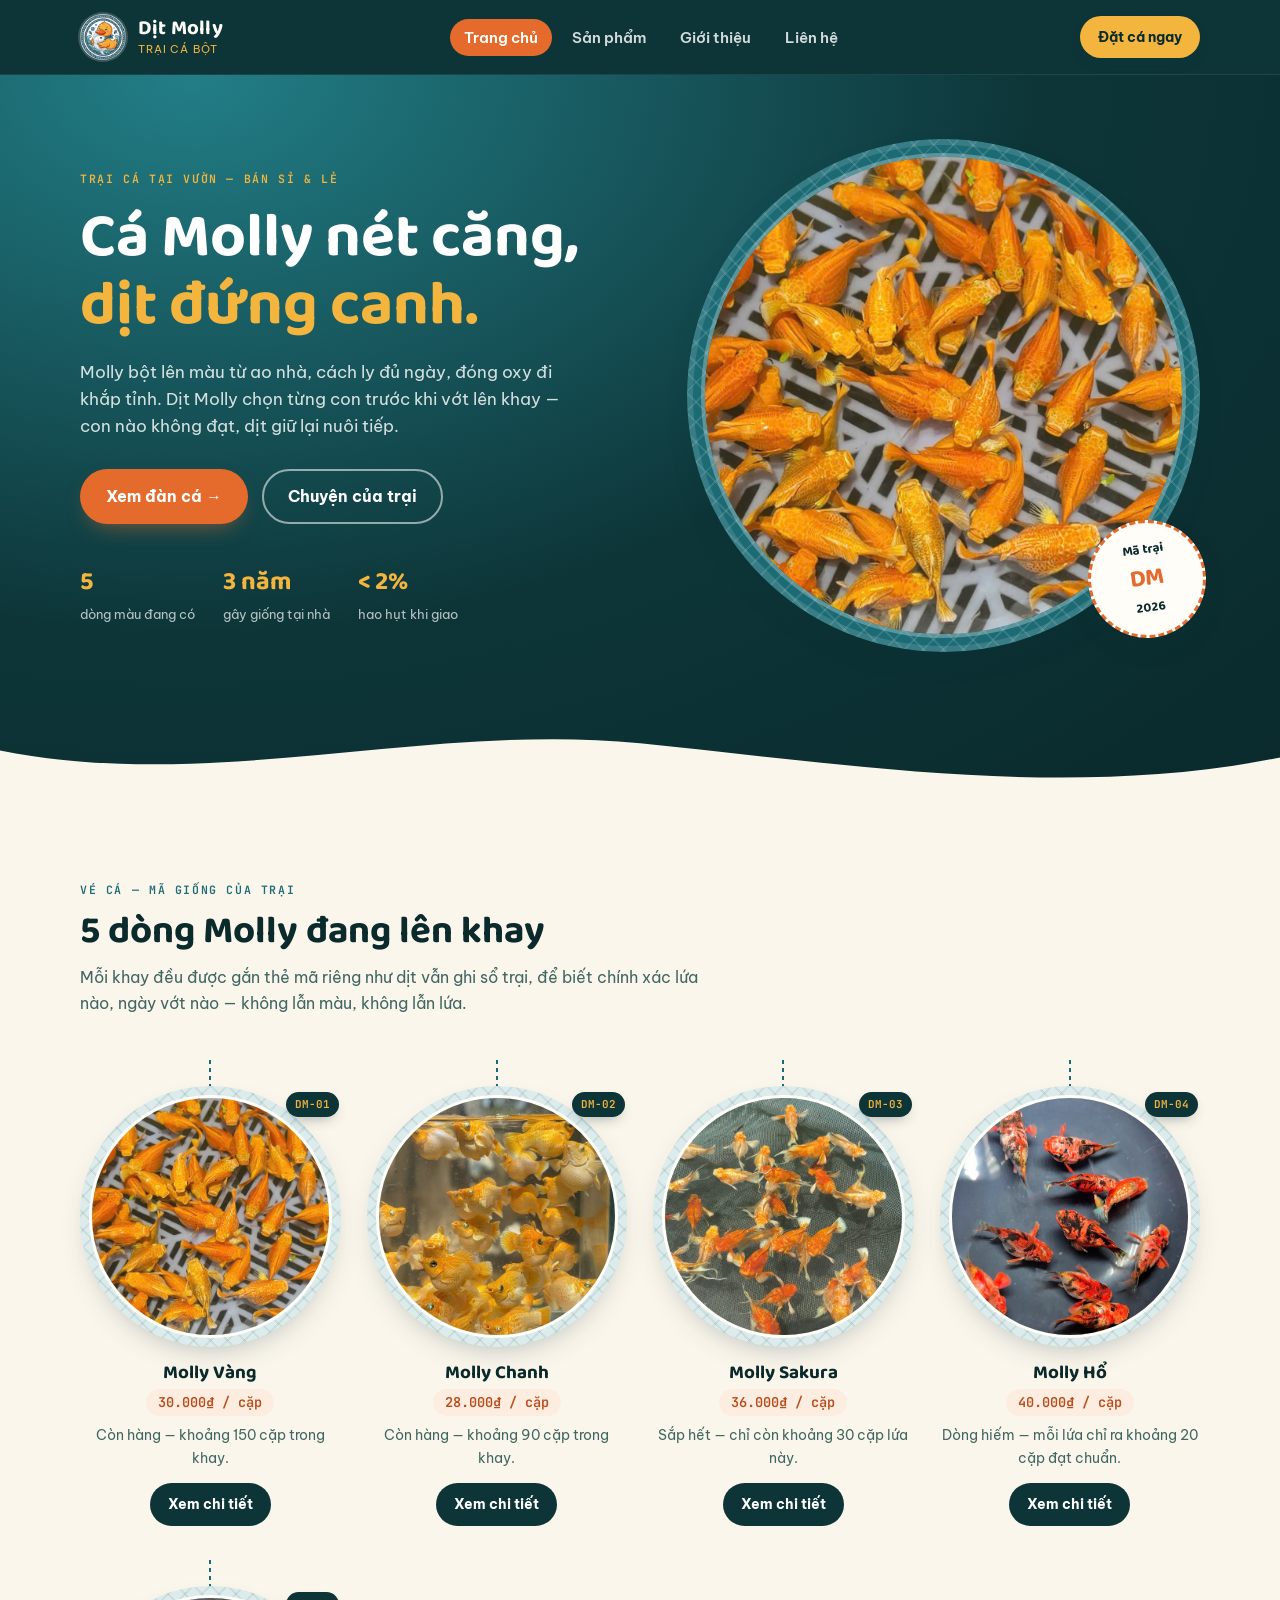
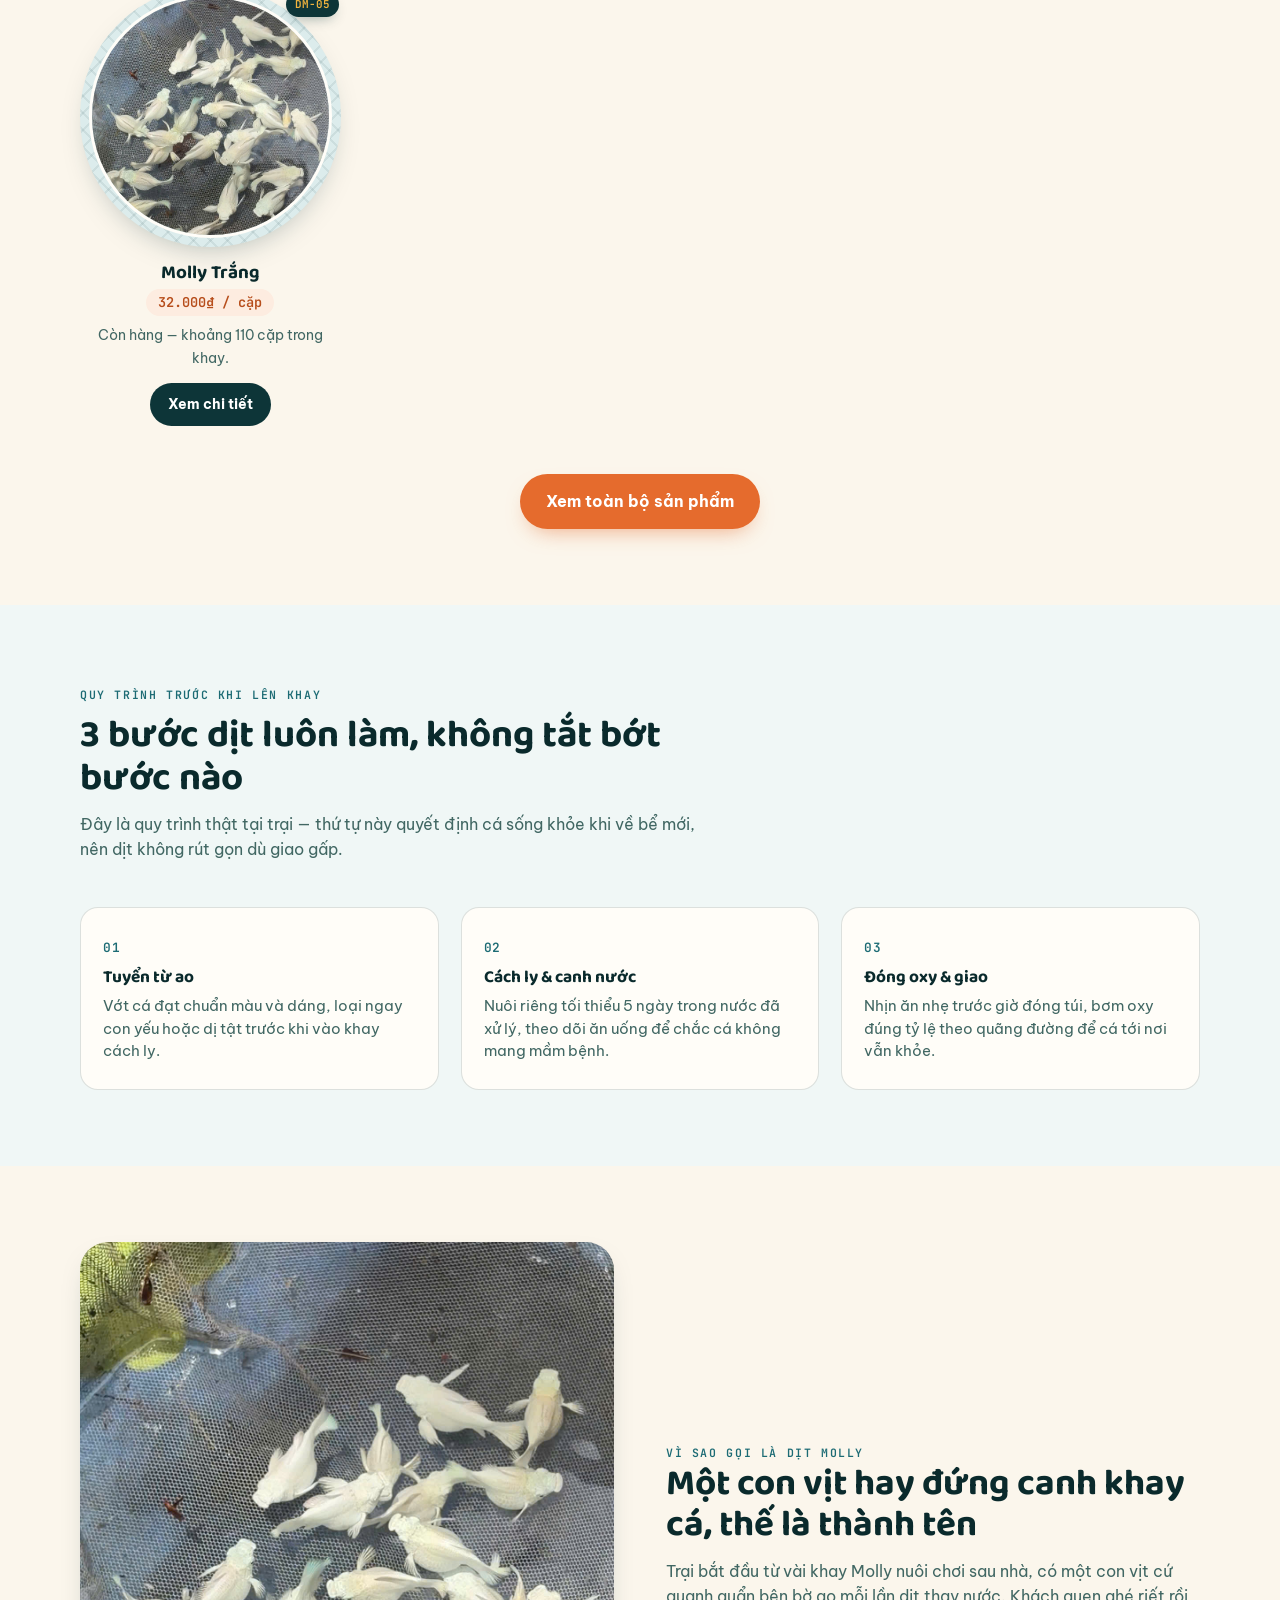
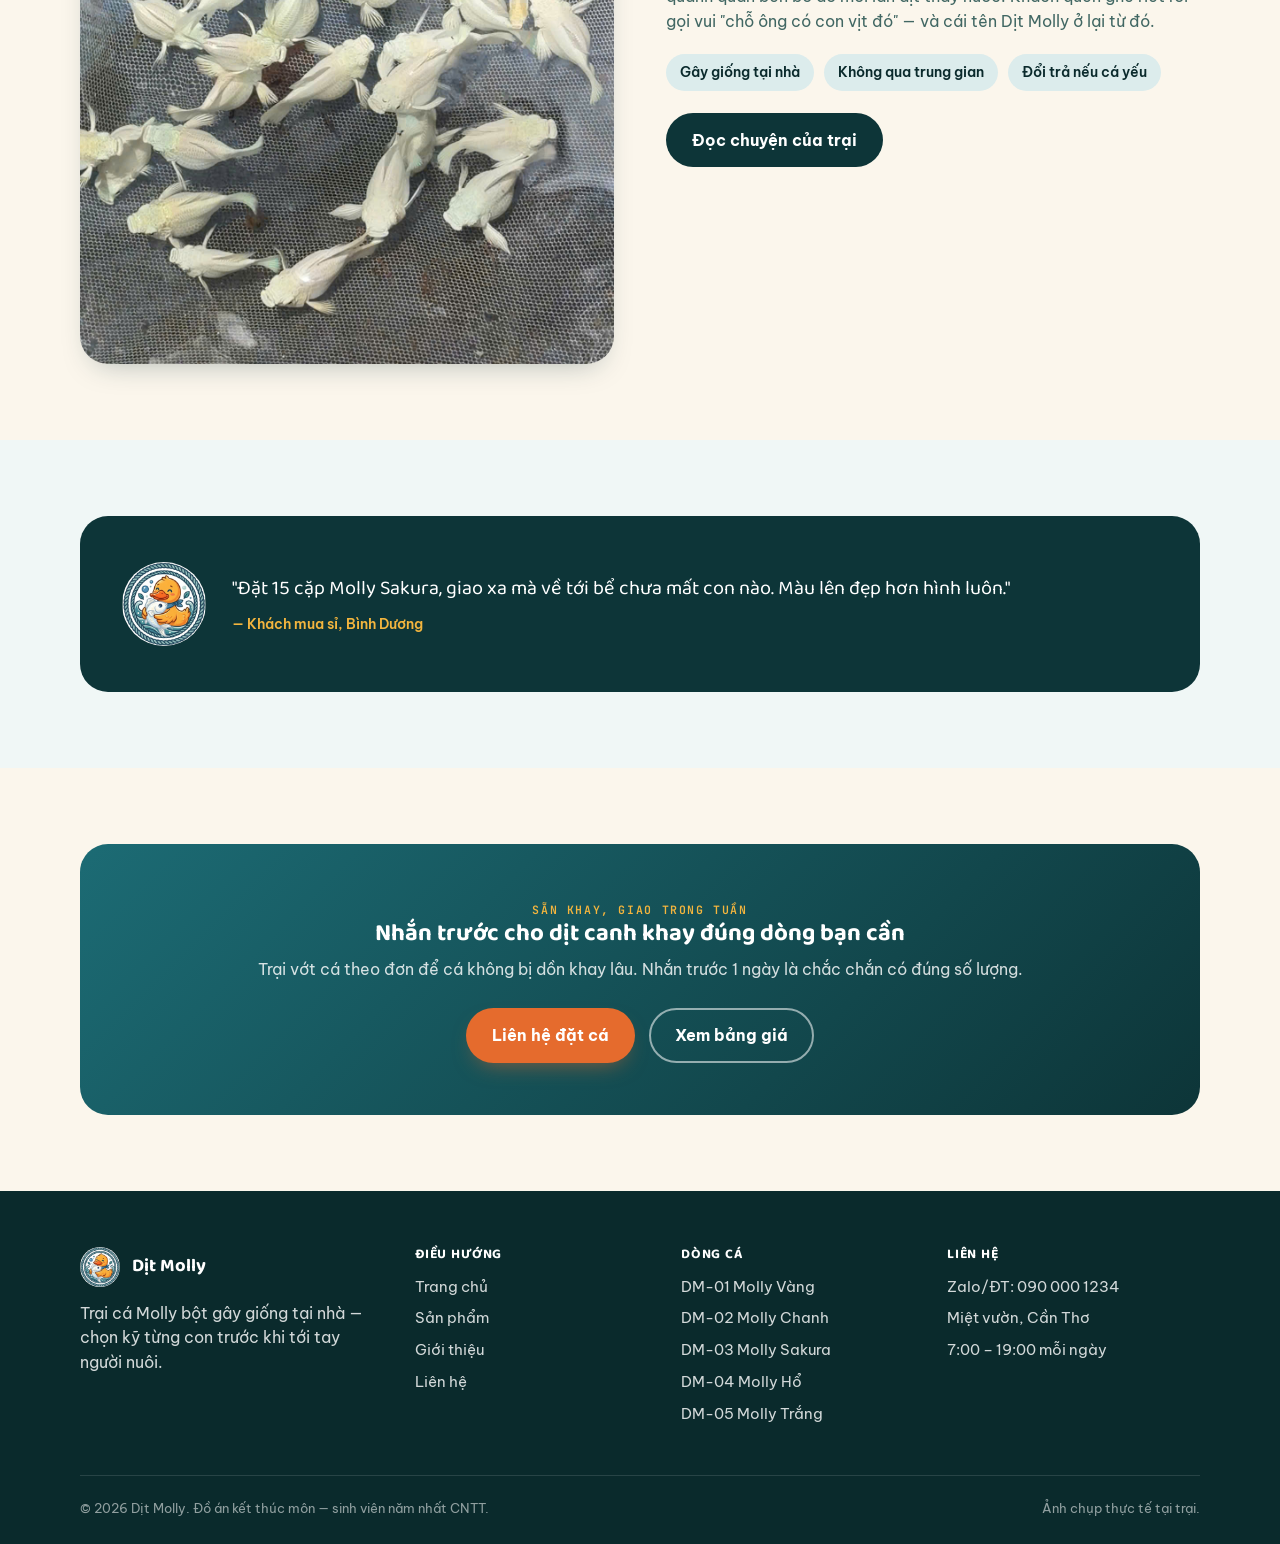
==== commit f7619121: "uppppppppp" ====
--- a/index.html
+++ b/index.html
@@ -63,87 +63,7 @@
       <p>Mỗi khay đều được gắn thẻ mã riêng như dịt vẫn ghi sổ trại, để biết chính xác lứa nào, ngày vớt nào — không lẫn màu, không lẫn lứa.</p>
     </div>
 
-    <div class="tag-grid">
-      <article class="fish-tag">
-        <div class="fish-tag-string"></div>
-        <div class="fish-tag-photo">
-          <div class="fish-tag-photo-inner">
-            <img src="assets/mollygold.jpg" alt="Molly Vàng bơi trong khay lưới" data-lightbox="assets/mollygold.jpg">
-          </div>
-          <span class="fish-tag-code">DM-01</span>
-        </div>
-        <div class="fish-tag-body">
-          <h3>Molly Vàng</h3>
-          <span class="price">30.000₫ / cặp</span>
-          <p>Vàng cam đều, vảy sáng, khỏe ăn — dòng bán chạy nhất trại.</p>
-          <div class="fish-tag-cta"><a href="html/chi-tiet.html" class="btn btn-sm btn-dark">Xem chi tiết</a></div>
-        </div>
-      </article>
-
-      <article class="fish-tag">
-        <div class="fish-tag-string"></div>
-        <div class="fish-tag-photo">
-          <div class="fish-tag-photo-inner">
-            <img src="assets/mollylemon.jpg" alt="Molly Chanh trong khay lưới" data-lightbox="assets/mollylemon.jpg">
-          </div>
-          <span class="fish-tag-code">DM-02</span>
-        </div>
-        <div class="fish-tag-body">
-          <h3>Molly Chanh</h3>
-          <span class="price">28.000₫ / cặp</span>
-          <p>Vàng chanh nhạt, dáng thon, hợp bể thủy sinh sáng nền.</p>
-          <div class="fish-tag-cta"><a href="html/chi-tiet.html" class="btn btn-sm btn-dark">Xem chi tiết</a></div>
-        </div>
-      </article>
-
-      <article class="fish-tag">
-        <div class="fish-tag-string"></div>
-        <div class="fish-tag-photo">
-          <div class="fish-tag-photo-inner">
-            <img src="assets/mollysakura.jpg" alt="Molly Sakura trong vợt lưới" data-lightbox="assets/mollysakura.jpg">
-          </div>
-          <span class="fish-tag-code">DM-03</span>
-        </div>
-        <div class="fish-tag-body">
-          <h3>Molly Sakura</h3>
-          <span class="price">36.000₫ / cặp</span>
-          <p>Cam pha trắng loang như cánh hoa — mỗi con một vân riêng.</p>
-          <div class="fish-tag-cta"><a href="html/chi-tiet.html" class="btn btn-sm btn-dark">Xem chi tiết</a></div>
-        </div>
-      </article>
-
-      <article class="fish-tag">
-        <div class="fish-tag-string"></div>
-        <div class="fish-tag-photo">
-          <div class="fish-tag-photo-inner">
-            <img src="assets/mollytiger.jpg" alt="Molly Hổ trong khay tròn" data-lightbox="assets/mollytiger.jpg">
-          </div>
-          <span class="fish-tag-code">DM-04</span>
-        </div>
-        <div class="fish-tag-body">
-          <h3>Molly Hổ</h3>
-          <span class="price">40.000₫ / cặp</span>
-          <p>Vằn đỏ đen loang như hổ, dòng độc — mỗi lứa chỉ ra ít con.</p>
-          <div class="fish-tag-cta"><a href="html/chi-tiet.html" class="btn btn-sm btn-dark">Xem chi tiết</a></div>
-        </div>
-      </article>
-
-      <article class="fish-tag">
-        <div class="fish-tag-string"></div>
-        <div class="fish-tag-photo">
-          <div class="fish-tag-photo-inner">
-            <img src="assets/mollytrang.jpg" alt="Molly Trắng Bạch Kim trong khay lưới" data-lightbox="assets/mollytrang.jpg">
-          </div>
-          <span class="fish-tag-code">DM-05</span>
-        </div>
-        <div class="fish-tag-body">
-          <h3>Molly Trắng</h3>
-          <span class="price">32.000₫ / cặp</span>
-          <p>Trắng bạch kim tinh, nổi bật trong bể tối — dễ lên dáng đẹp.</p>
-          <div class="fish-tag-cta"><a href="html/chi-tiet.html" class="btn btn-sm btn-dark">Xem chi tiết</a></div>
-        </div>
-      </article>
-    </div>
+    <div class="tag-grid" id="home-product-grid"></div>
 
     <div class="center-cta">
       <a href="html/san-pham.html" class="btn btn-primary">Xem toàn bộ sản phẩm</a>
@@ -254,20 +174,22 @@
       <div>
         <h4>Liên hệ</h4>
         <ul>
-          <li>Zalo/ĐT:0327444643</li>
-          <li>TP Cần Thơ</li>
+          <li>Zalo/ĐT: 090 000 1234</li>
+          <li>Miệt vườn, Cần Thơ</li>
           <li>7:00 – 19:00 mỗi ngày</li>
         </ul>
       </div>
     </div>
     <div class="footer-bottom">
-      <span>© <span id="year"></span> Dịt Molly. Đồ án kết thúc môn.</span>
+      <span>© <span id="year"></span> Dịt Molly. Đồ án kết thúc môn — sinh viên năm nhất CNTT.</span>
+      <span>Ảnh chụp thực tế tại trại.</span>
     </div>
   </div>
 </footer>
 
 <div class="lightbox"><button class="lightbox-close" aria-label="Đóng">✕</button><img src="" alt="Ảnh phóng to cá Molly"></div>
 
+<script src="js/products-data.js"></script>
 <script src="js/script.js"></script>
 </body>
 </html>
--- a/css/style.css
+++ b/css/style.css
@@ -1,9 +1,3 @@
-/* =========================================================
-   DỊT MOLLY — stylesheet
-   Design tokens grounded in the farm's own material:
-   the aerator nets & trays fish are photographed in,
-   the duck+fish mark, and breeder tag conventions.
-   ========================================================= */
 
 @import url('https://fonts.googleapis.com/css2?family=Baloo+2:wght@500;600;700;800&family=Be+Vietnam+Pro:ital,wght@0,400;0,500;0,600;0,700;1,400&family=JetBrains+Mono:wght@500;600&display=swap');
 
